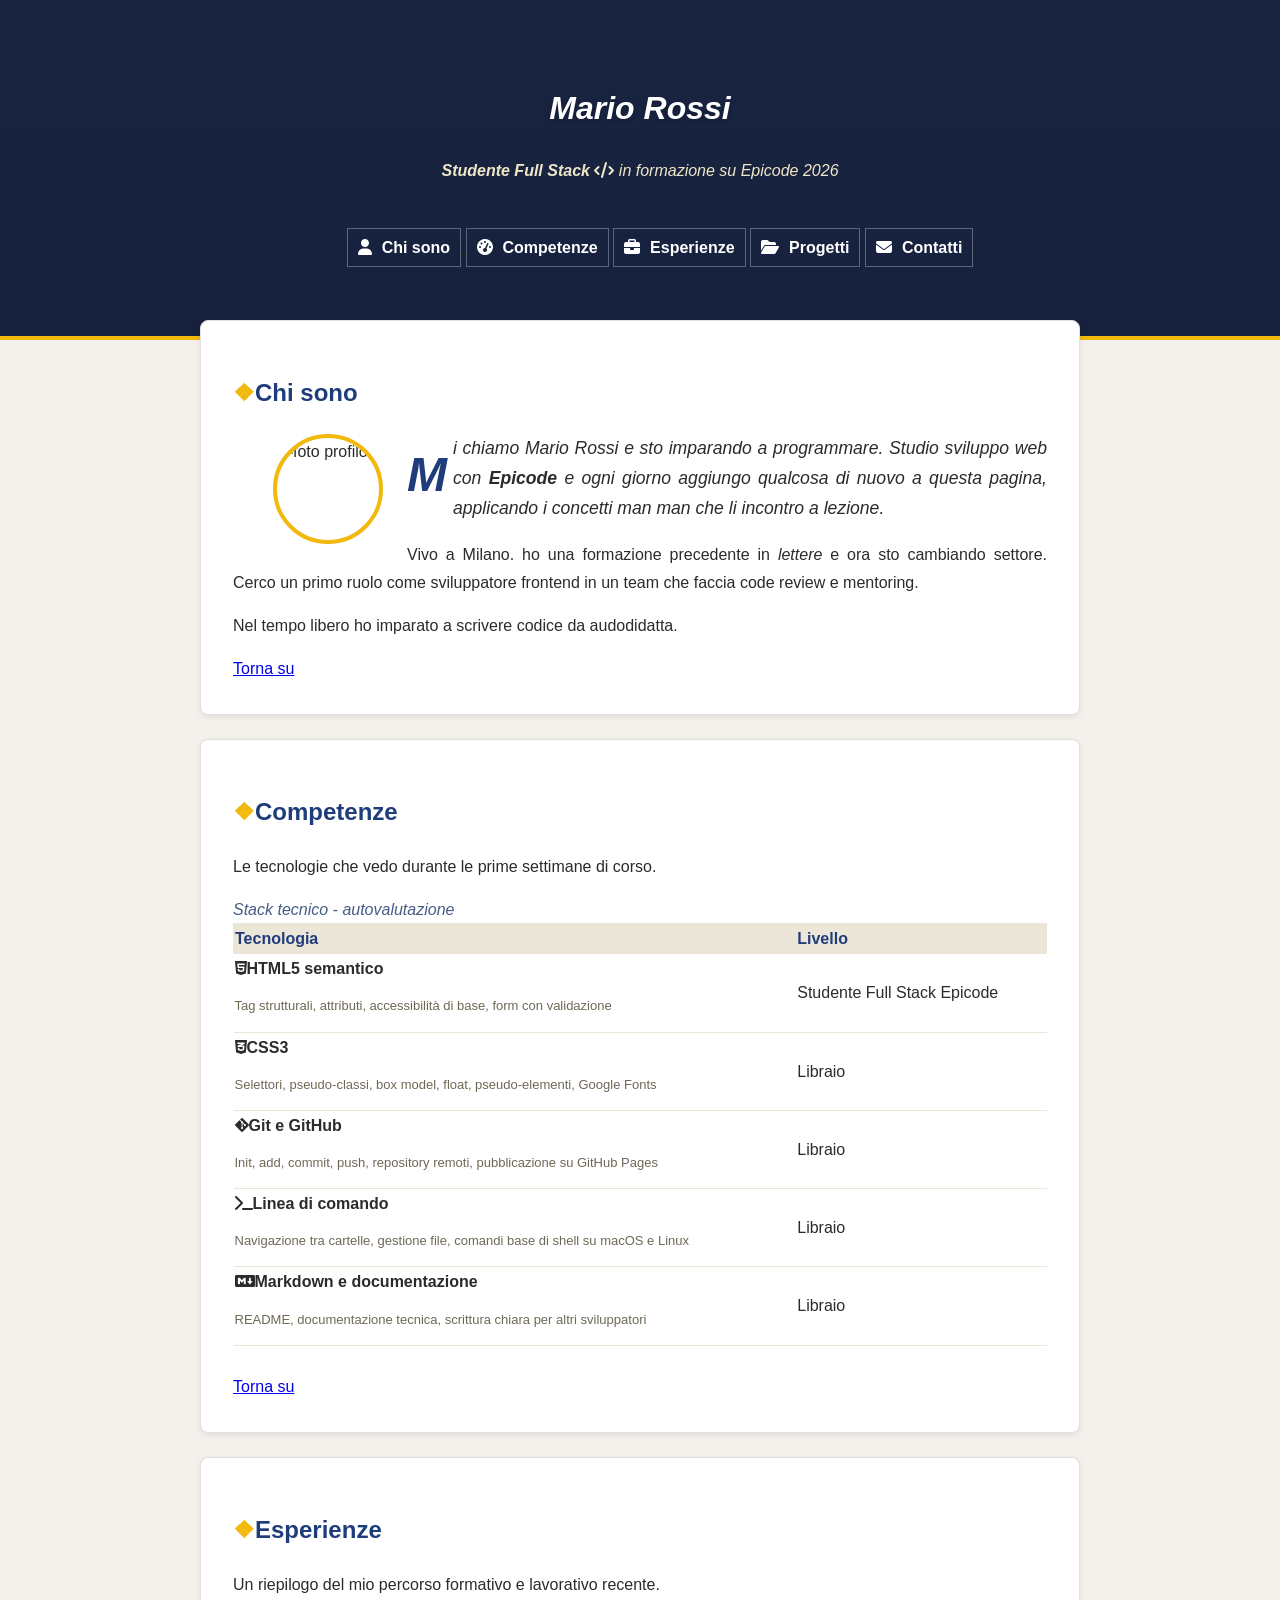
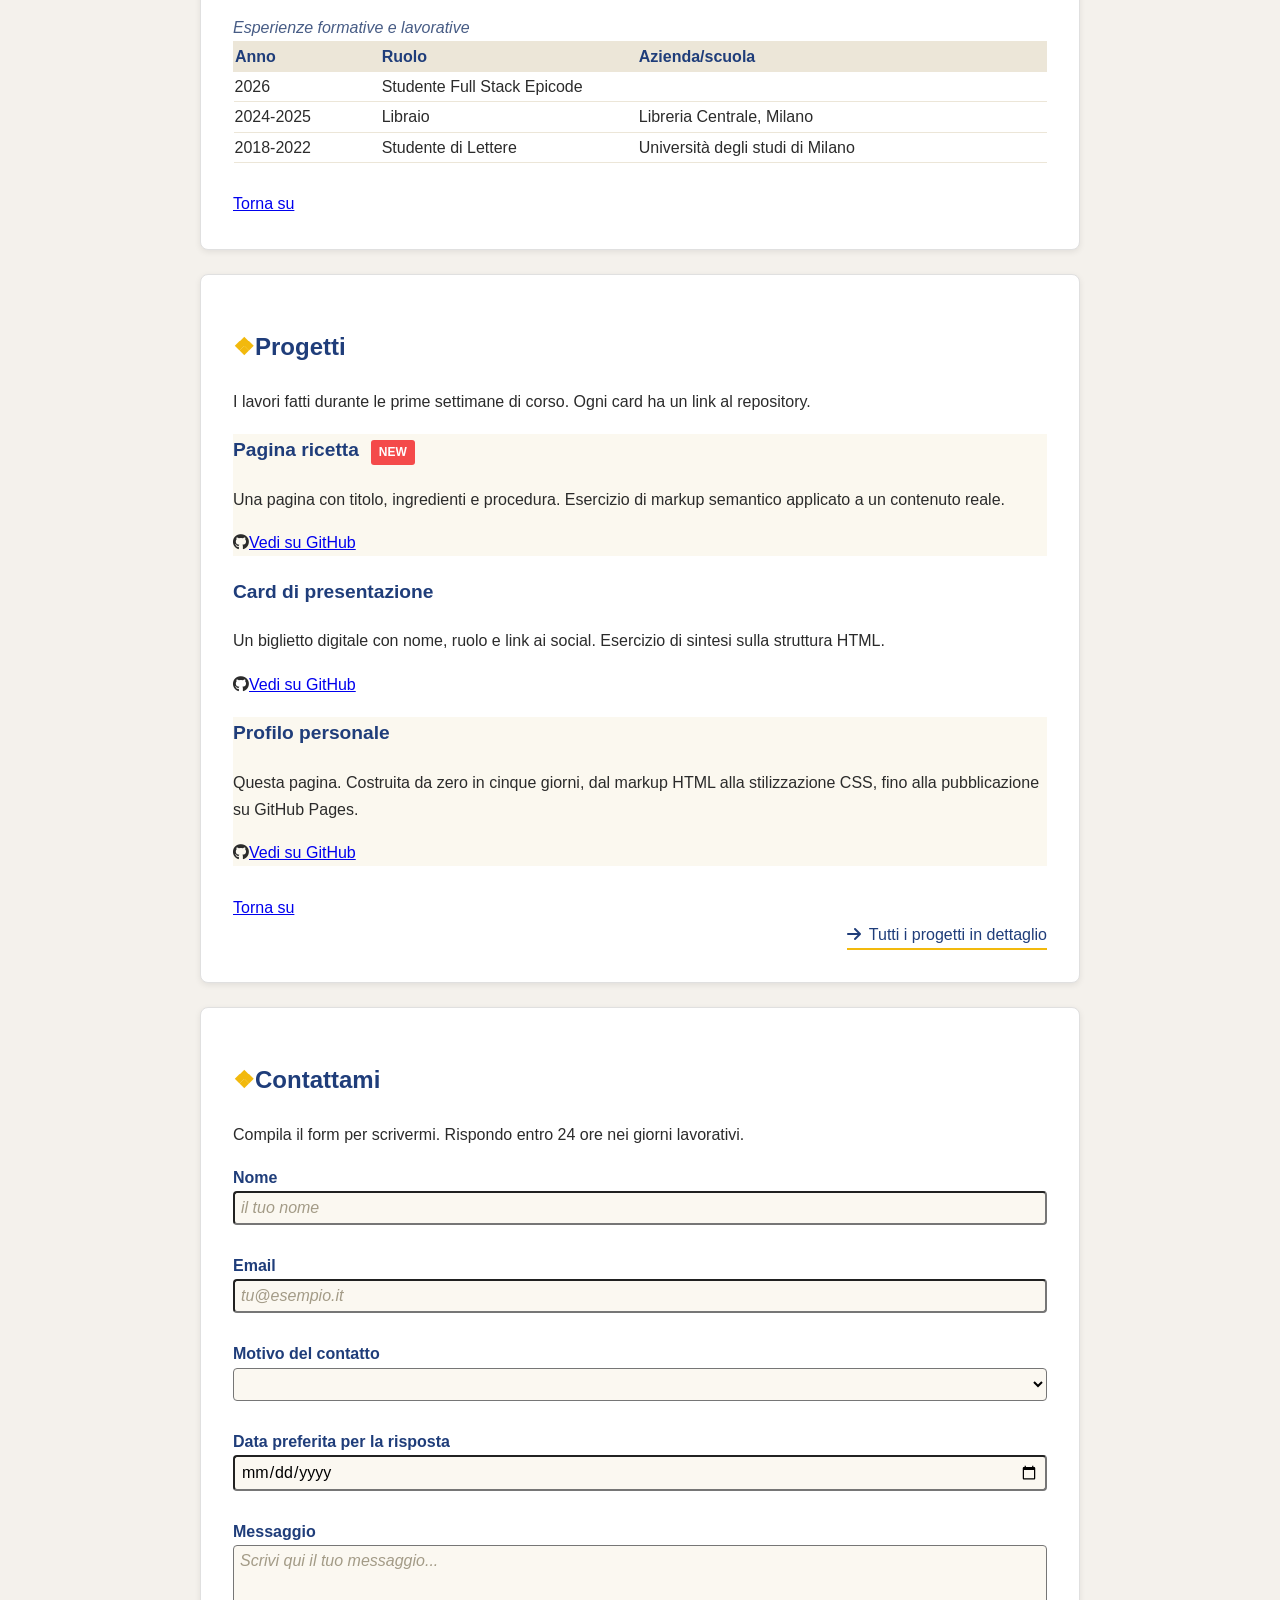
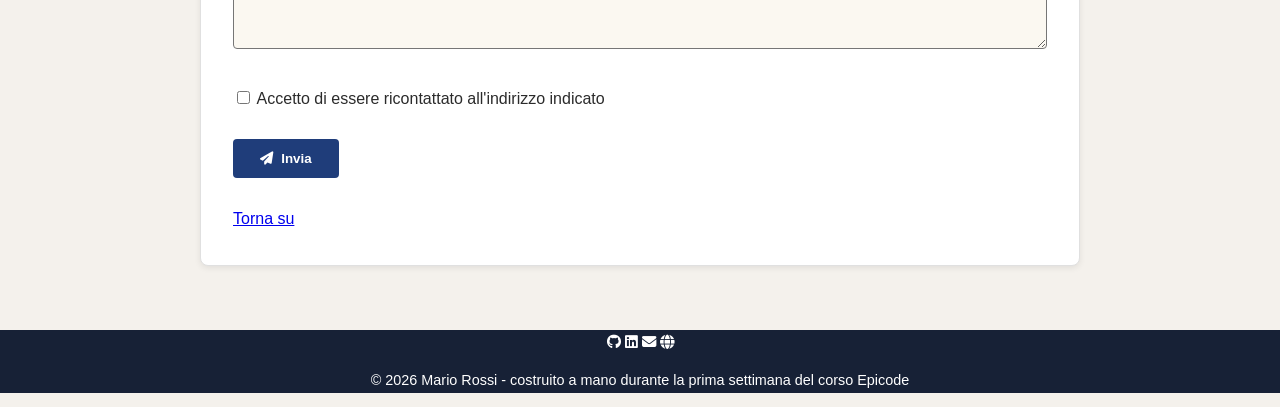
==== index.html @ 0124a277 "modifiche section contattami" ====
<!DOCTYPE html>
<html lang="it">

<head>
    <meta charset="UTF-8">
    <meta name="viewport" content="width=device-width, initial-scale=1.0">
    <title>Mario Rossi</title>
    <link rel="stylesheet" href="assets/css/style.css">
    <link href="https://fonts.googleapis.com/css2?family=Playfair+Display:wght@700;900&family=Inter:wght@400;600&display=swap" rel="stylesheet"    />
    <link rel="stylesheet" href="https://cdnjs.cloudflare.com/ajax/libs/font-awesome/6.5.2/css/all.min.css"    />
</head>

<body>
    <header id="site-header">
        <h1>Mario Rossi</h1>
        <p class="tagline"><b>Studente Full Stack </b><i class="fa-solid fa-code"></i> in formazione su Epicode 2026</p>
        <nav>
            <ul>
                <li><a href="#chi-sono"><i class="fa-solid fa-user"></i>Chi sono</a></li>
                <li><a href="#competenze"><i class="fa-solid fa-gauge-high"></i>Competenze</a></li>
                <li><a href="#esperienze"><i class="fa-solid fa-briefcase"></i>Esperienze</a></li>
                <li><a href="#progetti"><i class="fa-sharp fa-solid fa-folder-open"></i>Progetti</a></li>
                <li><a href="#contatti"><i class="fa-solid fa-envelope"></i>Contatti</a></li>
            </ul>
        </nav>
    </header>
    <main>
        <section id="chi-sono">
            <h2>Chi sono</h2>
            <figure>
                <figcaption>
                    <img class="avatar" src="https://placehold.co/200x200" alt="foto profilo">
                </figcaption>
            </figure>
            <p>Mi chiamo Mario Rossi e sto imparando a programmare. Studio sviluppo web con <b>Epicode </b> e ogni
                giorno aggiungo qualcosa di nuovo a questa pagina, applicando i concetti man man che li incontro a lezione.</p>
            <p>Vivo a Milano. ho una formazione precedente in <i>lettere</i> e ora sto cambiando settore. Cerco un primo
                ruolo come sviluppatore frontend in un team che faccia code review e mentoring.</p>
            <aside>
                <p>Nel tempo libero ho imparato a scrivere codice da audodidatta.</p>
            </aside>
            <a href="index.html">Torna su</a>
        </section>
        <section id="competenze">
            <h2>Competenze</h2>
            <p>Le tecnologie che vedo durante le prime settimane di corso.</p>
           <table class="skill-list">
                <caption class="skil-c">Stack tecnico - autovalutazione</caption>
                <thead>
                    <tr>
                        <th>Tecnologia</th>
                        <th>Livello</th>
                    </tr>
                </thead>
                <tbody>
                    <tr>
                        <td><i class="fa-brands fa-html5"></i><b>HTML5 semantico</b><p>Tag strutturali, attributi, accessibilità di base, form con validazione</p></td>
                        <td>Studente Full Stack Epicode</td>
                    </tr>
                    <tr>
                        <td><i class="fa-brands fa-css3-alt"></i><b>CSS3</b><p>Selettori, pseudo-classi, box model, float, pseudo-elementi, Google Fonts</p></td>
                        <td>Libraio</td>
                    </tr>
                    <tr>
                        <td><i class="fa-brands fa-git-alt"></i><b>Git e GitHub</b><p>Init, add, commit, push, repository remoti, pubblicazione su GitHub Pages</p></td>
                        <td>Libraio</td>
                    </tr>
                    <tr>
                        <td><i class="fa-solid fa-terminal"></i><b>Linea di comando</b><p>Navigazione tra cartelle, gestione file, comandi base di shell su macOS e Linux</p></td>
                        <td>Libraio</td>
                    </tr>
                    <tr>
                        <td><i class="fa-brands fa-markdown"></i><b>Markdown e documentazione</b><p>README, documentazione tecnica, scrittura chiara per altri sviluppatori</p></td>
                        <td>Libraio</td>
                    </tr>
                </tbody>
                </table>
                <br>
            <a href="index.html">Torna su</a>
        </section>
        <section id="esperienze">
            <h2>Esperienze</h2>
            <p>Un riepilogo del mio percorso formativo e lavorativo recente.</p>
            <table>
                <caption>Esperienze formative e lavorative</caption>
                <thead>
                    <tr>
                        <th>Anno</th>
                        <th>Ruolo</th>
                        <th>Azienda/scuola</th>
                    </tr>
                </thead>
                <tbody>
                    <tr>
                        <td>2026</td>
                        <td colspan="2">Studente Full Stack Epicode</td>
                    </tr>
                    <tr>
                        <td>2024-2025</td>
                        <td>Libraio</td>
                        <td>Libreria Centrale, Milano</td>
                    </tr>
                </tbody>
                <tfoot>
                    <tr>
                        <td>2018-2022</td>
                        <td>Studente di Lettere</td>
                        <td>Università degli studi di Milano</td>
                    </tr>
                </tfoot>
            </table>
            <br>
            <a href="index.html">Torna su</a>
        </section>
        <section id="progetti">
            <h2>Progetti</h2>
            <p>I lavori fatti durante le prime settimane di corso. Ogni card ha un link al repository.</p>
            <article class="project">
                <h3>Pagina ricetta</h3>
                <p>Una pagina con titolo, ingredienti e procedura. Esercizio di markup semantico applicato a un
                    contenuto reale.</p>
               <i class="fa-brands fa-github"></i><a href="javascript:void(0)">Vedi su GitHub</a>
            </article>
            <article class="project">
                <h3>Card di presentazione</h3>
                <p>Un biglietto digitale con nome, ruolo e link ai social. Esercizio di sintesi sulla struttura HTML.
                </p>
                <i class="fa-brands fa-github"></i><a href="javascript:void(0)">Vedi su GitHub</a>
            </article>
            <article class="project">
                <h3>Profilo personale</h3>
                <p>Questa pagina. Costruita da zero in cinque giorni, dal markup HTML alla stilizzazione CSS, fino alla pubblicazione su GitHub Pages.
                </p>
                <i class="fa-brands fa-github"></i><a href="javascript:void(0)">Vedi su GitHub</a>
            </article>
            <br>
            <a href="index.html">Torna su</a>
            <br>
            <a class="l-progetti" href="progetti.html">
            <span><i class="fa-solid fa-arrow-right"></i>Tutti i progetti in dettaglio</a></span>
        </section>
        <section id="contattami">
            <h2>Contattami</h2>
            <p>Compila il form per scrivermi. Rispondo entro 24 ore nei giorni lavorativi.</p>
            <form>
                <label for="Nome">Nome</label>
                <br>
                <input type="text" id="nome" name="nome" placeholder="il tuo nome">
                <br><br>
                <label for="email">Email</label>
                <br>
                <input type="email" id="email" name="email" placeholder="tu@esempio.it">
                <br><br>
                <label for="select">Motivo del contatto</label>
                <br>
                <select name="select" id="select">
                    <option value=""></option>
                    <option value="Proposta di lavoro">Proposta di lavoro</option>
                    <option value="Informazioni generali">Informazioni generali</option>
                    <option value="Proposta di stage">Proposta di stage</option>
                    <option value="Proposta di stage">Corso di formazione</option>
                </select>
                <br><br>
                <label for="data">Data preferita per la risposta</label>
                <br>
                <input type="date">
                <br><br>
                <label for="messaggio">Messaggio</label>
                <br>
                <textarea name="messsaggio" id="messaggio" placeholder="Scrivi qui il tuo messaggio..." rows="5"
                    required></textarea>
                <br><br>
                <input type="checkbox" id="checkbox">
                <label class="l-check" for="checkbox">Accetto di essere ricontattato all'indirizzo indicato</label>
                <br><br>
                <button type="submit" id="bottone"><i class="fa-mosaic fa-solid fa-paper-plane"></i>Invia</button>
            </form>
            <br>
            <a href="index.html">Torna su</a>
        </section>
    </main>
    <footer id="site-footer">
        <i class="fa-brands fa-github"></i>
        <i class="fa-brands fa-linkedin"></i>
        <i class="fa-solid fa-envelope"></i>
        <i class="fa-solid fa-globe"></i>
        <p>&copy; 2026 Mario Rossi - costruito a mano durante la prima settimana del corso Epicode</p>
    </footer>
</body>

</html>
---- assets/css/style.css ----
*,
*::before,
*::after {
    box-sizing: border-box
}

@import url('https://fonts.googleapis.com/css2?family=Roboto:ital,wght@0,100..900;1,100..900&display=swap');

body {
    font-family: "Helvetica Neue", Arial, sans-serif;
    font-size: 16px;
    line-height: 1.7;
    margin: 0;
    background-color: #f4f1ec;
    color: #2b2b2b;
}

header {
    background-color: hsl(220, 40%, 20%);
    background-image:
        linear-gradient(rgba(20, 30, 60, 0.55), rgba(20, 30, 60, 0.75)),
        url('https://picsum.photos/seed/picsum/1240/768');
    background-size: cover;
    background-position: center;
    color: #ffffff;
    text-align: center;
}

#site-header h1 {
    font-size: 2rem;
    font-weight: bold;
    font-style: italic;
}

.tagline {
    color: #f0e7c8;
    font-style: italic;
}

nav a {
    border: 1px solid rgba(255, 255, 255, 0.3);
    color: white;
    font-weight: bold;
    line-height: 3;
    text-decoration: none;
    padding: 10px;
}

nav i {
    margin-right: 10px;
}

nav a:hover {
    color: hsl(45, 90%, 60%);
    background-color: rgba(255, 255, 255, 0.15);
}

main h2,
main h3 {
    color: #1F3D7A;
}

main h3 {
    font-size: 1.2rem;
}

#chi-sono {
    background-color: #ffffff;
    text-align: justify;
}

#chi-sono>p:first-of-type {
    font-size: 1.1em;
    font-style: italic;

}

#chi-sono,
#competenze,
#esperienze,
#progetti,
#contattami {
    background-color: white;
}

.skill-list li:nth-child(odd) {
    background-color: #f5f7fb;
}

.skill-list li:nth-child(even) {
    background-color: #ffffff;
}

.skill-list li:first-child {
    font-weight: bold;
}

.project:nth-of-type(odd) {
    background-color: hsl(45, 60%, 96%);
}

.project:nth-of-type(even) {
    background-color: rgba(255, 255, 255, 0.856);
}

label {
    font-weight: bold;
    color: #1F3D7A;
}

.l-check {
    color: #2b2b2b;
    font-weight: normal;
}

input,
textarea,
select {
    font-family: "Helvetica Neue", Arial, sans-serif;
    font-size: 1rem;
    width: 100%;
    background-color: #fbf8f1;
    padding: 6px;
    border-radius: 4px;
    border-color: 1px solid #d6cfbf;
}

input:focus,
textarea:focus {
    background-color: #232323;
    color: white;
}

button {
    color: white;
    background-color: hsl(220, 60%, 30%);
    font-weight: bold;
    width: 13%;
    padding: 12px 24px;
    border: none;
    border-radius: 4px;
    box-shadow: 0 2 px 4px rgba(0, 0, 0, 0.1);
}
button i {
    margin-right: 8px;
}

button:hover {
    color: hsl(220, 60%, 45%);
    box-shadow: 0 4px 8px rgba(0, 0, 0, 0.15);
}

#site-footer {
    background-color: #172136;
    color: #ffffff;
    text-align: center;
    font-size: 0.9rem;
}

input[type="checkbox"] {
    width: auto;
}

main {
    max-width: 920px;
    margin: 0 auto;
    padding: 40px 20px;
    margin-top: -60px;

}

main section {
    padding: 32px;
    margin-bottom: 24px;
    border: 1px solid#e0e0e0;
    border-radius: 8px;
    box-shadow: 0 2px 6px rgba(0, 0, 0, 0.08);
}

main section h2::before {
    content: "\2756";
    color: hsl(45, 90%, 50%);
}

#site-header {
    padding: 60px 20px 40px;
    border-bottom: 4px solid hsl(45, 90%, 50%);
}

#site-header h1 {
    text-shadow: 0 2px 4px rgba(0, 0, 0, 0.2);
}

#site-header nav {
    display: inline-block;
    padding: 8px 16px;
    margin: 0 4px;
    border-radius: 4px;
}

input::placeholder,
textarea::placeholder {
    color: #a39b87;
    font-style: italic;
}



.avatar {
    width: 110px;
    height: 110px;
    border: 4px solid hsl(45, 90%, 50%);
    border-radius: 50%;
    float: left;
    margin: 0 24px 12px 0;
}

#competenze {
    clear: both;
}

#chi-sono>p:first-of-type::first-letter {
    font-size: 3rem;
    font-weight: bold;
    float: left;
    margin-right: 6px;
    color: #1F3D7A;
}

.project:first-of-type h3::after {
    content: "NEW";
    display: inline-block;
    padding: 2px 8px;
    margin-left: 12px;
    background-color: #F44A4A;
    color: #ffffff;
    border-radius: 3px;
    font-size: 0.75rem;
}

nav ul li {
    display: inline-block;
    text-align: center;
}

table {
    width: 100%;
    border-collapse: collapse;
}
th,
td {
    border-bottom: 1px solid #ece6d8;
    
}
thead {
    border: 1px solid #ece6d8;
    background-color: #ece6d8;
    color:#1F3D7A; 
    text-align: left;
}
caption {
    text-align: start;
    color:hsl(220, 30%, 40%);
    font-style:italic ;
}
.skill-list p{
    color: #6f6856;
    font-size: small;
}
.l-progetti {
    display: block;
    text-align:end;
    color: #1F3D7A;
    text-decoration: none;
}
.l-progetti i {
    margin-right: 8px;
}
.l-progetti span {
    display:inline-block;
    border-bottom: 2px solid hsl(45, 90%, 50%);
}
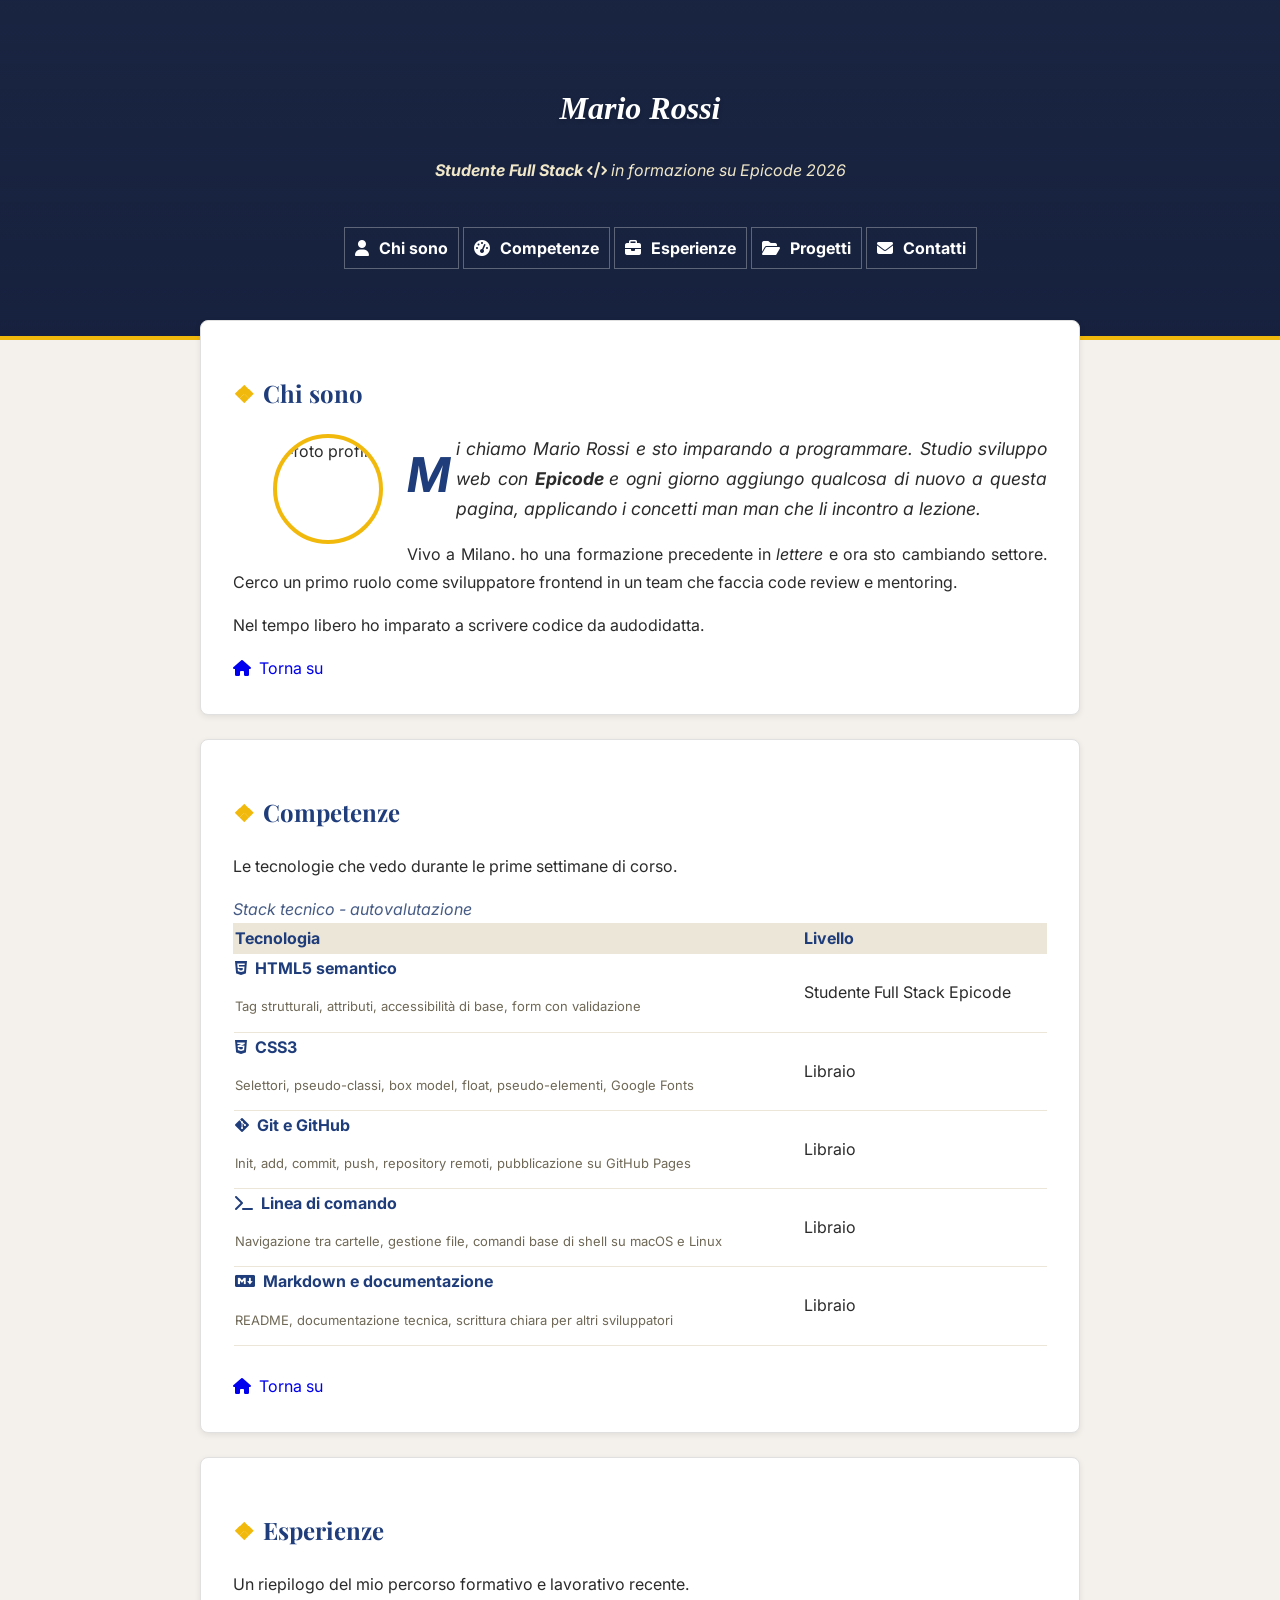
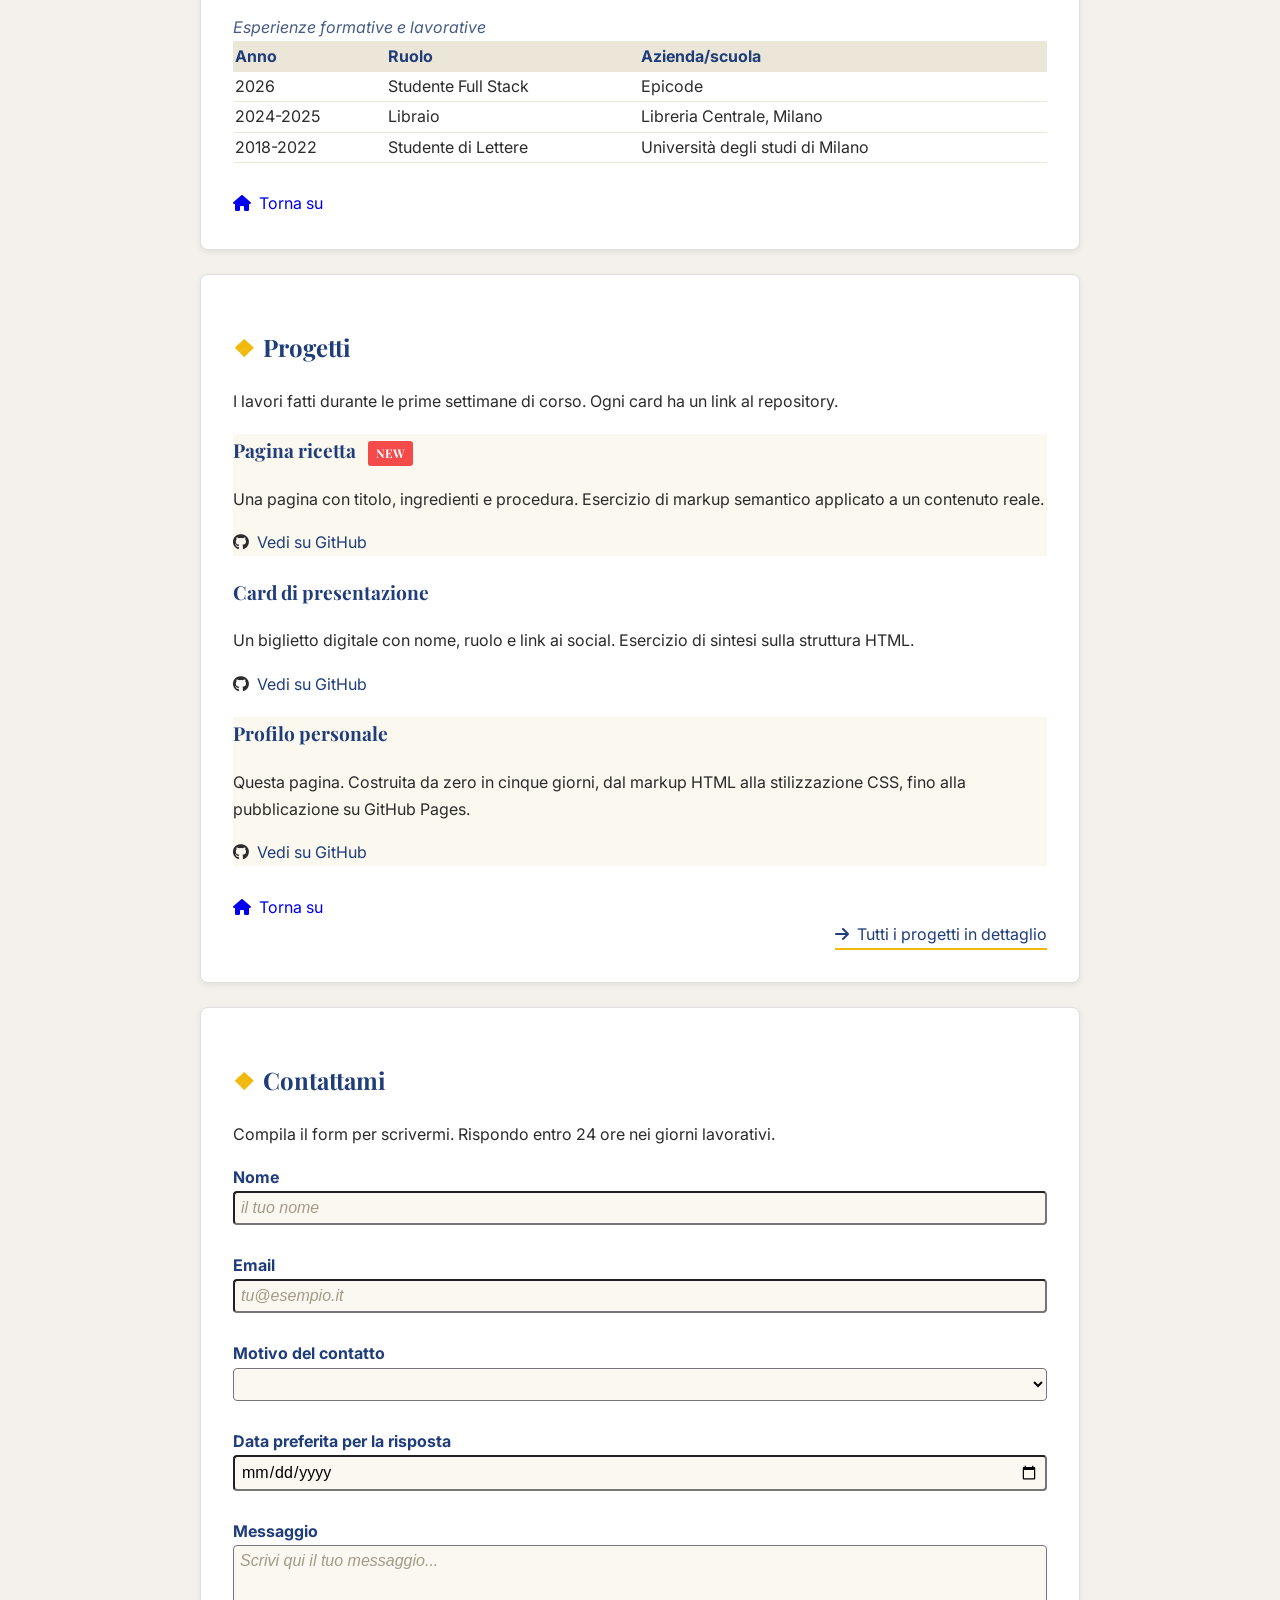
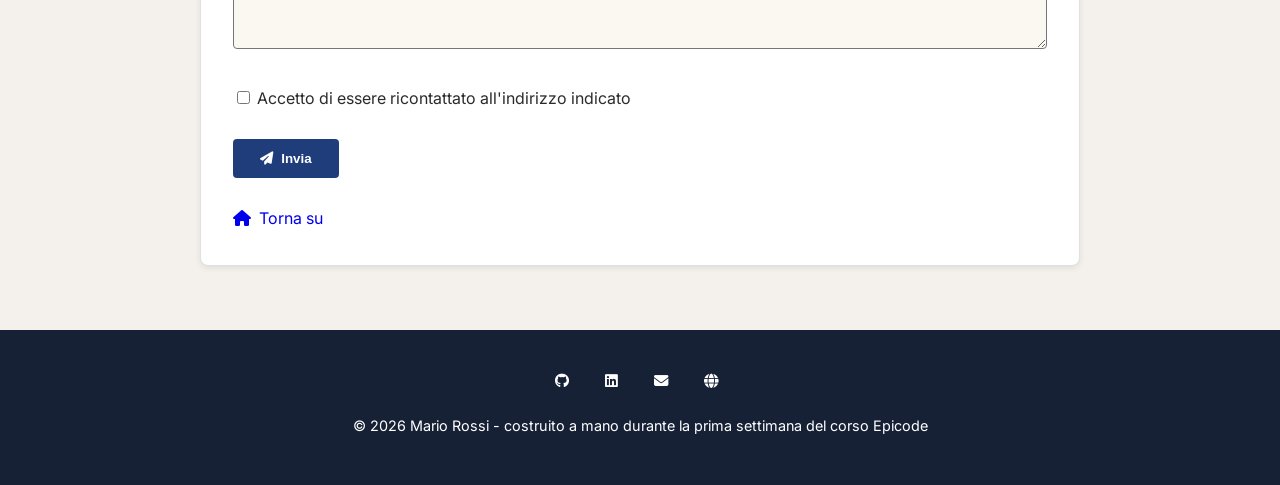
==== commit c96d3cc5: "un po' di modifiche" ====
--- a/index.html
+++ b/index.html
@@ -8,6 +8,7 @@
     <link rel="stylesheet" href="assets/css/style.css">
     <link href="https://fonts.googleapis.com/css2?family=Playfair+Display:wght@700;900&family=Inter:wght@400;600&display=swap" rel="stylesheet"    />
     <link rel="stylesheet" href="https://cdnjs.cloudflare.com/ajax/libs/font-awesome/6.5.2/css/all.min.css"    />
+    <link href="https://fonts.googleapis.com/css2?family=Playfair+Display:wght@700;900&family=Inter:wght@400;600&display=swap" rel="stylesheet"    />
 </head>
 
 <body>
@@ -20,7 +21,7 @@
                 <li><a href="#competenze"><i class="fa-solid fa-gauge-high"></i>Competenze</a></li>
                 <li><a href="#esperienze"><i class="fa-solid fa-briefcase"></i>Esperienze</a></li>
                 <li><a href="#progetti"><i class="fa-sharp fa-solid fa-folder-open"></i>Progetti</a></li>
-                <li><a href="#contatti"><i class="fa-solid fa-envelope"></i>Contatti</a></li>
+                <li><a href="#contattami"><i class="fa-solid fa-envelope"></i>Contatti</a></li>
             </ul>
         </nav>
     </header>
@@ -39,7 +40,7 @@
             <aside>
                 <p>Nel tempo libero ho imparato a scrivere codice da audodidatta.</p>
             </aside>
-            <a href="index.html">Torna su</a>
+            <a class="home" href="index.html"><i class="fa-solid fa-house"></i>Torna su</a>
         </section>
         <section id="competenze">
             <h2>Competenze</h2>
@@ -76,7 +77,7 @@
                 </tbody>
                 </table>
                 <br>
-            <a href="index.html">Torna su</a>
+            <a class="home" href="index.html"><i class="fa-solid fa-house"></i>Torna su</a>
         </section>
         <section id="esperienze">
             <h2>Esperienze</h2>
@@ -93,7 +94,8 @@
                 <tbody>
                     <tr>
                         <td>2026</td>
-                        <td colspan="2">Studente Full Stack Epicode</td>
+                        <td>Studente Full Stack</td>
+                        <td>Epicode</td>
                     </tr>
                     <tr>
                         <td>2024-2025</td>
@@ -110,7 +112,7 @@
                 </tfoot>
             </table>
             <br>
-            <a href="index.html">Torna su</a>
+            <a class="home" href="index.html"><i class="fa-solid fa-house"></i>Torna su</a>
         </section>
         <section id="progetti">
             <h2>Progetti</h2>
@@ -119,22 +121,22 @@
                 <h3>Pagina ricetta</h3>
                 <p>Una pagina con titolo, ingredienti e procedura. Esercizio di markup semantico applicato a un
                     contenuto reale.</p>
-               <i class="fa-brands fa-github"></i><a href="javascript:void(0)">Vedi su GitHub</a>
+               <i class="fa-brands fa-github"></i><a class="git" href="javascript:void(0)">Vedi su GitHub</a>
             </article>
             <article class="project">
                 <h3>Card di presentazione</h3>
                 <p>Un biglietto digitale con nome, ruolo e link ai social. Esercizio di sintesi sulla struttura HTML.
                 </p>
-                <i class="fa-brands fa-github"></i><a href="javascript:void(0)">Vedi su GitHub</a>
+                <i class="fa-brands fa-github"></i><a class="git"href="javascript:void(0)">Vedi su GitHub</a>
             </article>
             <article class="project">
                 <h3>Profilo personale</h3>
                 <p>Questa pagina. Costruita da zero in cinque giorni, dal markup HTML alla stilizzazione CSS, fino alla pubblicazione su GitHub Pages.
                 </p>
-                <i class="fa-brands fa-github"></i><a href="javascript:void(0)">Vedi su GitHub</a>
+                <i class="fa-brands fa-github"></i><a class="git" href="javascript:void(0)">Vedi su GitHub</a>
             </article>
             <br>
-            <a href="index.html">Torna su</a>
+            <a class="home" href="index.html"><i class="fa-solid fa-house"></i>Torna su</a>
             <br>
             <a class="l-progetti" href="progetti.html">
             <span><i class="fa-solid fa-arrow-right"></i>Tutti i progetti in dettaglio</a></span>
@@ -176,14 +178,14 @@
                 <button type="submit" id="bottone"><i class="fa-mosaic fa-solid fa-paper-plane"></i>Invia</button>
             </form>
             <br>
-            <a href="index.html">Torna su</a>
+            <a class="home" href="index.html"><i class="fa-solid fa-house"></i>Torna su</a>
         </section>
     </main>
     <footer id="site-footer">
-        <i class="fa-brands fa-github"></i>
-        <i class="fa-brands fa-linkedin"></i>
-        <i class="fa-solid fa-envelope"></i>
-        <i class="fa-solid fa-globe"></i>
+        <a href="javascript:void(0)"></a><i class="fa-brands fa-github"></i>
+        <a href="javascript:void(0)"></a><i class="fa-brands fa-linkedin"></i>
+        <a href="javascript:void(0)"></a><i class="fa-solid fa-envelope"></i>
+        <a href="javascript:void(0)"></a><i class="fa-solid fa-globe"></i>
         <p>&copy; 2026 Mario Rossi - costruito a mano durante la prima settimana del corso Epicode</p>
     </footer>
 </body>
--- a/assets/css/style.css
+++ b/assets/css/style.css
@@ -7,13 +7,23 @@
 @import url('https://fonts.googleapis.com/css2?family=Roboto:ital,wght@0,100..900;1,100..900&display=swap');
 
 body {
-    font-family: "Helvetica Neue", Arial, sans-serif;
+    font-family: 'Inter', Arial, sans-serif;
     font-size: 16px;
     line-height: 1.7;
     margin: 0;
     background-color: #f4f1ec;
     color: #2b2b2b;
 }
+h1, 
+h2, 
+h3,
+#p-ricetta > p:first-of-type::first-letter,
+#c-presentazione > p:first-of-type::first-letter,
+#p-personale > p:first-of-type::first-letter {
+    font-family: 'Playfair Display', Georgia, serif;
+}
+
+
 
 header {
     background-color: hsl(220, 40%, 20%);
@@ -94,9 +104,14 @@
 .skill-list li:first-child {
     font-weight: bold;
 }
-
+.skill-list i {
+    color: #1F3D7A;
+}
+.skill-list td b {
+    color: #1F3D7A;
+}
 .project:nth-of-type(odd) {
-    background-color: hsl(45, 60%, 96%);
+    background-color: hsl(45, 60%, 96%); 
 }
 
 .project:nth-of-type(even) {
@@ -155,7 +170,16 @@
     color: #ffffff;
     text-align: center;
     font-size: 0.9rem;
-}
+    padding: 32px 20px;
+    text-align: center;
+}
+#site-footer i {
+    border-radius: 50%;
+    padding: 12px;
+    margin-right: 8px;
+
+}
+
 
 input[type="checkbox"] {
     width: auto;
@@ -180,6 +204,7 @@
 main section h2::before {
     content: "\2756";
     color: hsl(45, 90%, 50%);
+    margin-right: 8px;
 }
 
 #site-header {
@@ -279,4 +304,32 @@
 .l-progetti span {
     display:inline-block;
     border-bottom: 2px solid hsl(45, 90%, 50%);
-}+}
+.home i {
+    margin-right: 8px;
+   
+}
+.home {
+    text-decoration: none;
+}
+.git {
+    text-decoration: none;
+    color: #1F3D7A;
+    
+}
+.project i {
+    margin-right: 8px;
+}
+td i {
+    margin-right: 8px;
+}
+#p-ricetta,
+#c-presentazione,
+#p-personale {
+    background-color: white;
+}
+.fa-github {
+    margin-right: 8px;
+}
+
+
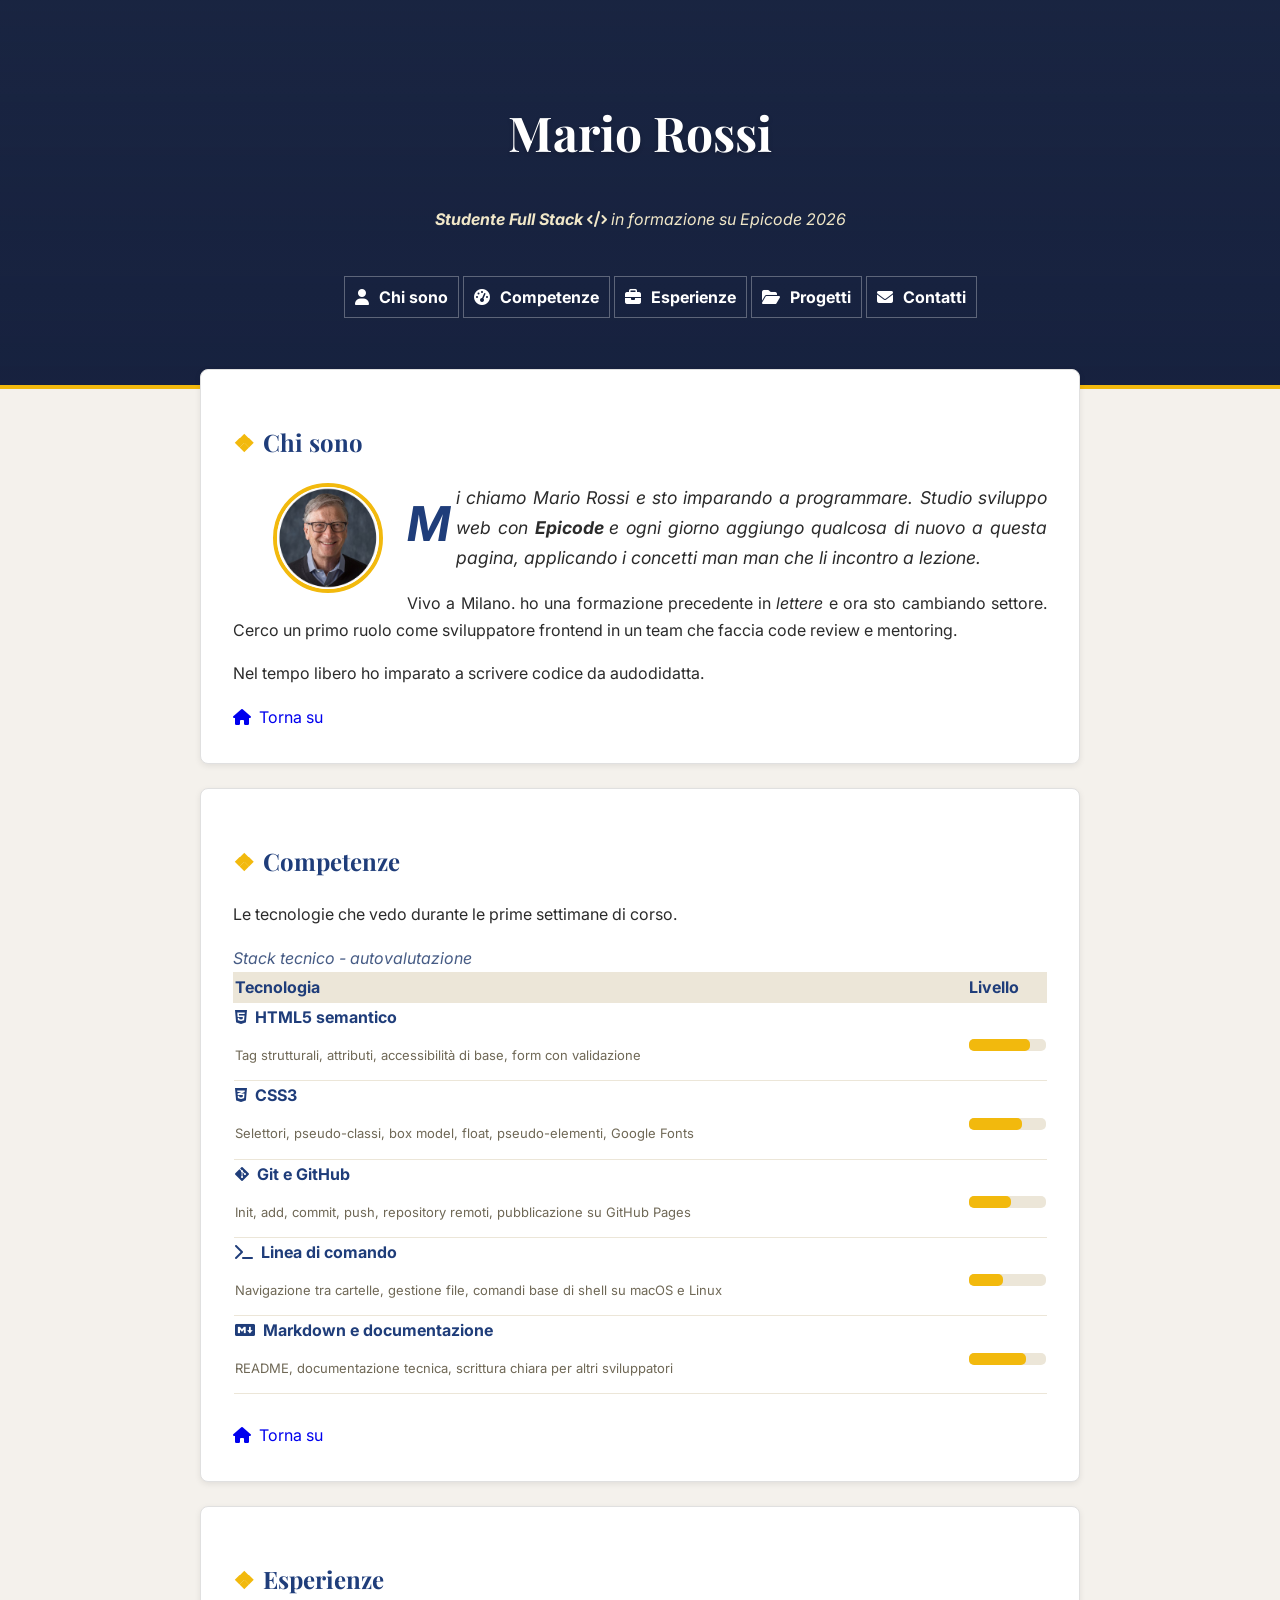
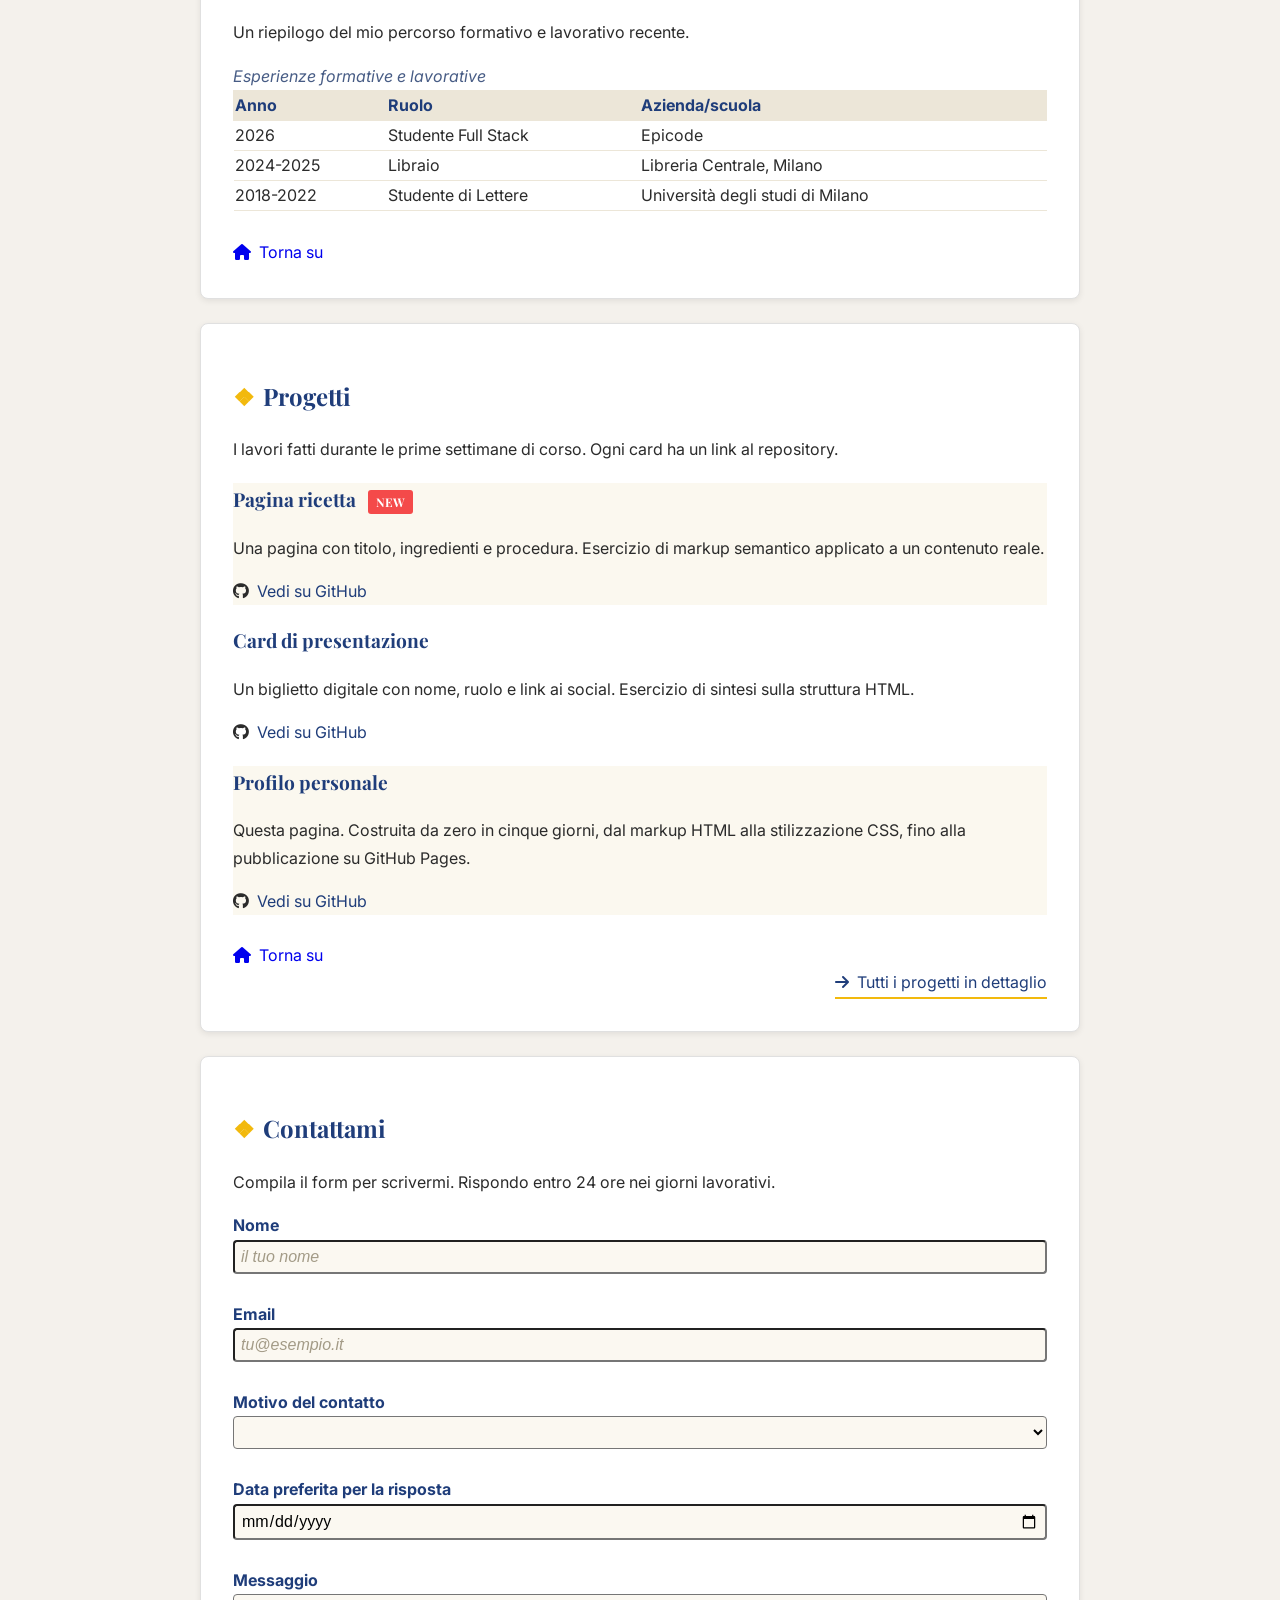
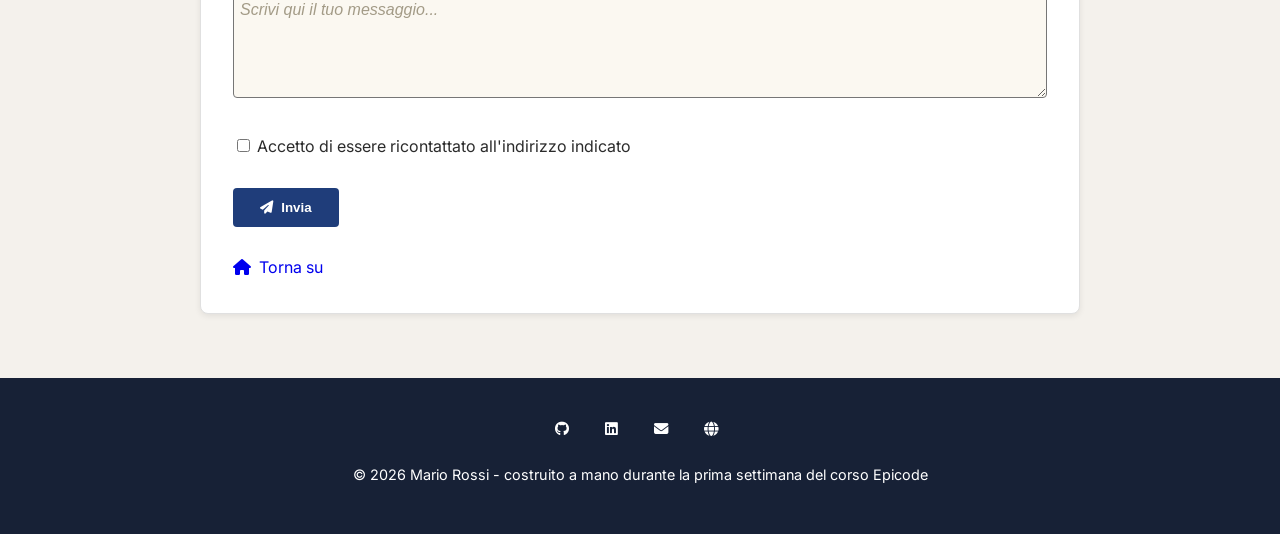
==== commit 0d8ef71a: "fine" ====
--- a/index.html
+++ b/index.html
@@ -30,7 +30,7 @@
             <h2>Chi sono</h2>
             <figure>
                 <figcaption>
-                    <img class="avatar" src="https://placehold.co/200x200" alt="foto profilo">
+                    <img class="avatar" src="assets/img/foto-profilo-bill-gates.jpg" alt="foto profilo">
                 </figcaption>
             </figure>
             <p>Mi chiamo Mario Rossi e sto imparando a programmare. Studio sviluppo web con <b>Epicode </b> e ogni
@@ -56,23 +56,43 @@
                 <tbody>
                     <tr>
                         <td><i class="fa-brands fa-html5"></i><b>HTML5 semantico</b><p>Tag strutturali, attributi, accessibilità di base, form con validazione</p></td>
-                        <td>Studente Full Stack Epicode</td>
+                        <td>
+                            <div class="bar">
+                                <div class="bar-fill"></div>
+                            </div>
+                        </td>
                     </tr>
                     <tr>
                         <td><i class="fa-brands fa-css3-alt"></i><b>CSS3</b><p>Selettori, pseudo-classi, box model, float, pseudo-elementi, Google Fonts</p></td>
-                        <td>Libraio</td>
+                        <td>
+                            <div class="bar">
+                                <div class="bar-fill"></div>
+                            </div>
+                        </td>
                     </tr>
                     <tr>
                         <td><i class="fa-brands fa-git-alt"></i><b>Git e GitHub</b><p>Init, add, commit, push, repository remoti, pubblicazione su GitHub Pages</p></td>
-                        <td>Libraio</td>
+                        <td>
+                            <div class="bar">
+                                <div class="bar-fill"></div>
+                            </div>
+                        </td>
                     </tr>
                     <tr>
                         <td><i class="fa-solid fa-terminal"></i><b>Linea di comando</b><p>Navigazione tra cartelle, gestione file, comandi base di shell su macOS e Linux</p></td>
-                        <td>Libraio</td>
+                        <td>
+                            <div class="bar">
+                                <div class="bar-fill"></div>
+                            </div>
+                        </td>
                     </tr>
                     <tr>
                         <td><i class="fa-brands fa-markdown"></i><b>Markdown e documentazione</b><p>README, documentazione tecnica, scrittura chiara per altri sviluppatori</p></td>
-                        <td>Libraio</td>
+                        <td>
+                            <div class="bar">
+                                <div class="bar-fill"></div>
+                            </div>
+                        </td>
                     </tr>
                 </tbody>
                 </table>
@@ -102,14 +122,12 @@
                         <td>Libraio</td>
                         <td>Libreria Centrale, Milano</td>
                     </tr>
-                </tbody>
-                <tfoot>
-                    <tr>
+                     <tr>
                         <td>2018-2022</td>
                         <td>Studente di Lettere</td>
                         <td>Università degli studi di Milano</td>
                     </tr>
-                </tfoot>
+                </tbody>
             </table>
             <br>
             <a class="home" href="index.html"><i class="fa-solid fa-house"></i>Torna su</a>
--- a/assets/css/style.css
+++ b/assets/css/style.css
@@ -37,9 +37,8 @@
 }
 
 #site-header h1 {
-    font-size: 2rem;
-    font-weight: bold;
-    font-style: italic;
+    font-size: 3rem;
+    font-weight: bold;
 }
 
 .tagline {
@@ -332,4 +331,31 @@
     margin-right: 8px;
 }
 
-
+.bar {
+    background-color:#ece6d8 ;
+    border-radius: 5px;
+    height: 12px;
+    width: 100%;
+    margin-top: 10%;
+}
+
+.bar-fill {
+    background-color: hsl(45, 90%, 50%);
+    height: 100%;
+    border-radius: 5px;
+}
+.skill-list tbody tr:nth-child(1) .bar-fill {
+    width: 80%;
+}
+.skill-list tbody tr:nth-child(2) .bar-fill {
+    width: 70%;
+}
+.skill-list tbody tr:nth-child(3) .bar-fill {
+    width: 55%;
+}
+.skill-list tbody tr:nth-child(4) .bar-fill {
+    width: 45%;
+}
+.skill-list tbody tr:nth-child(5) .bar-fill {
+    width: 75%;
+}
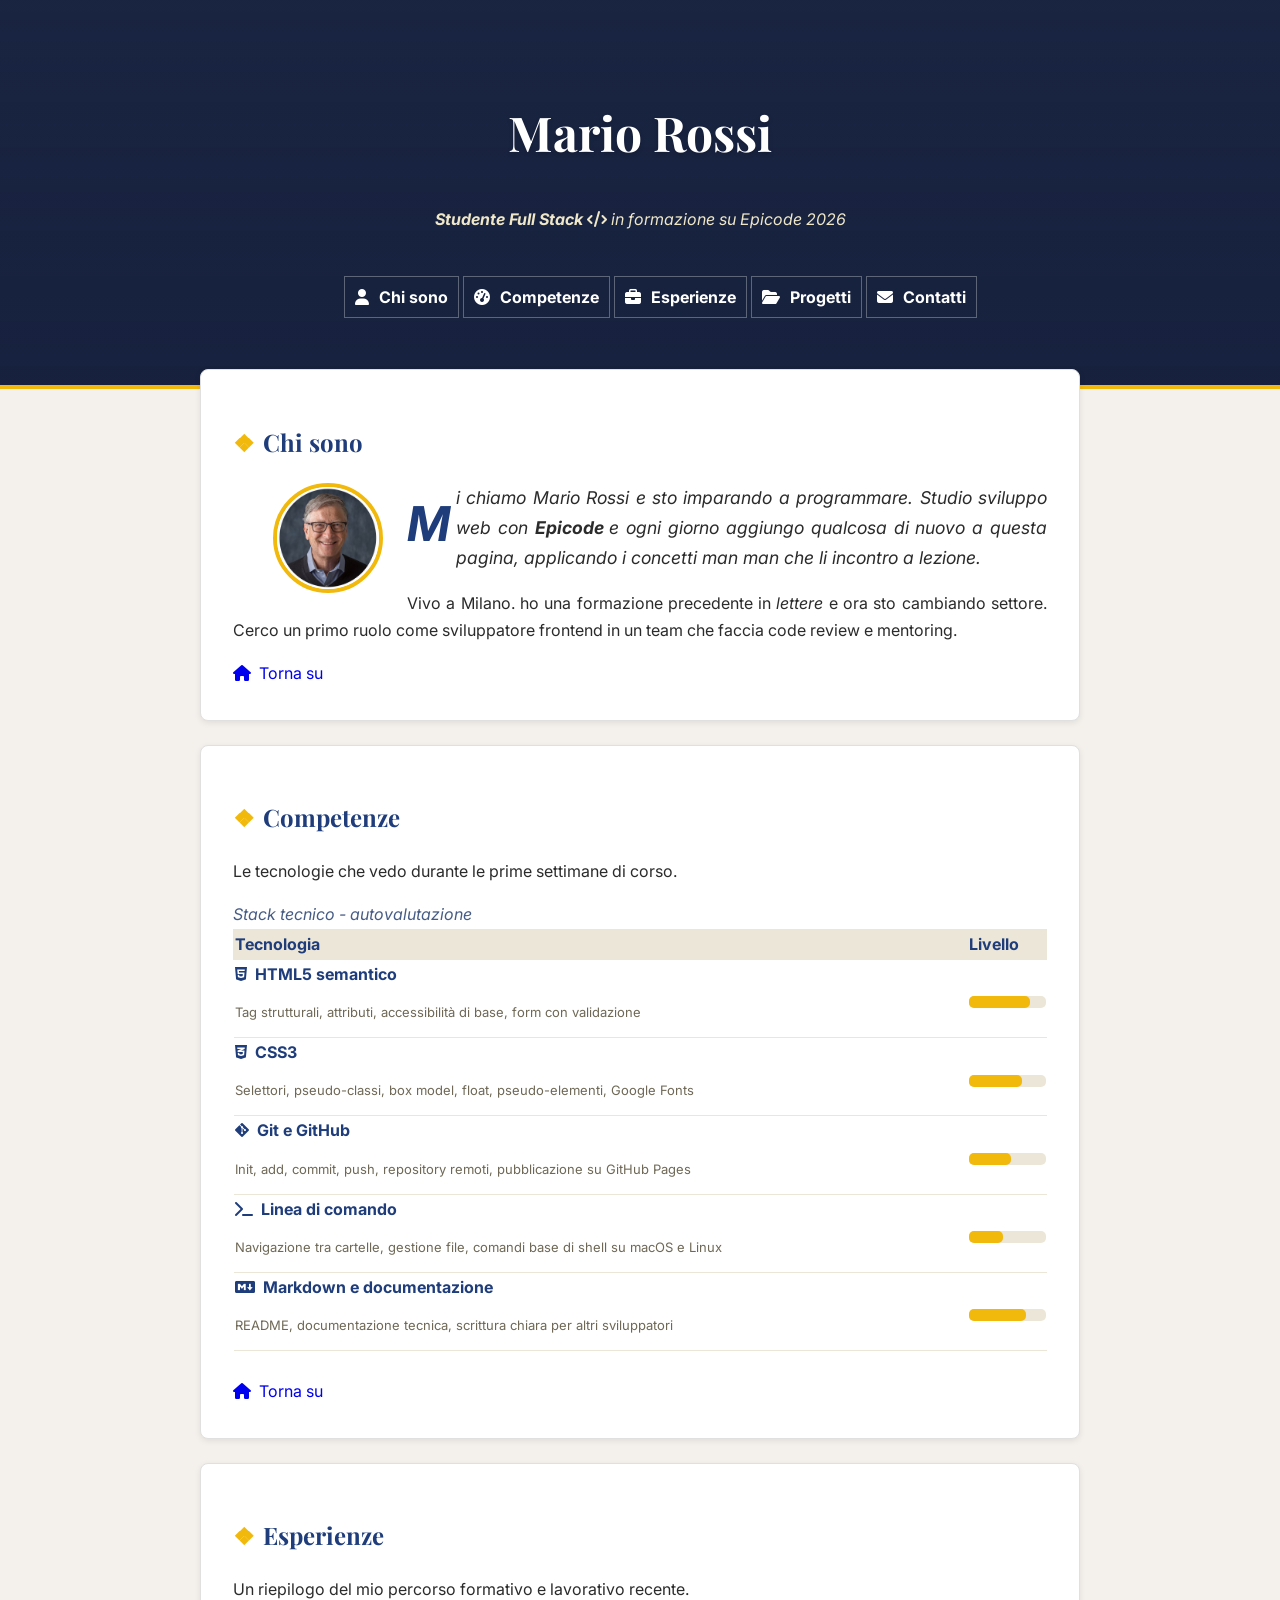
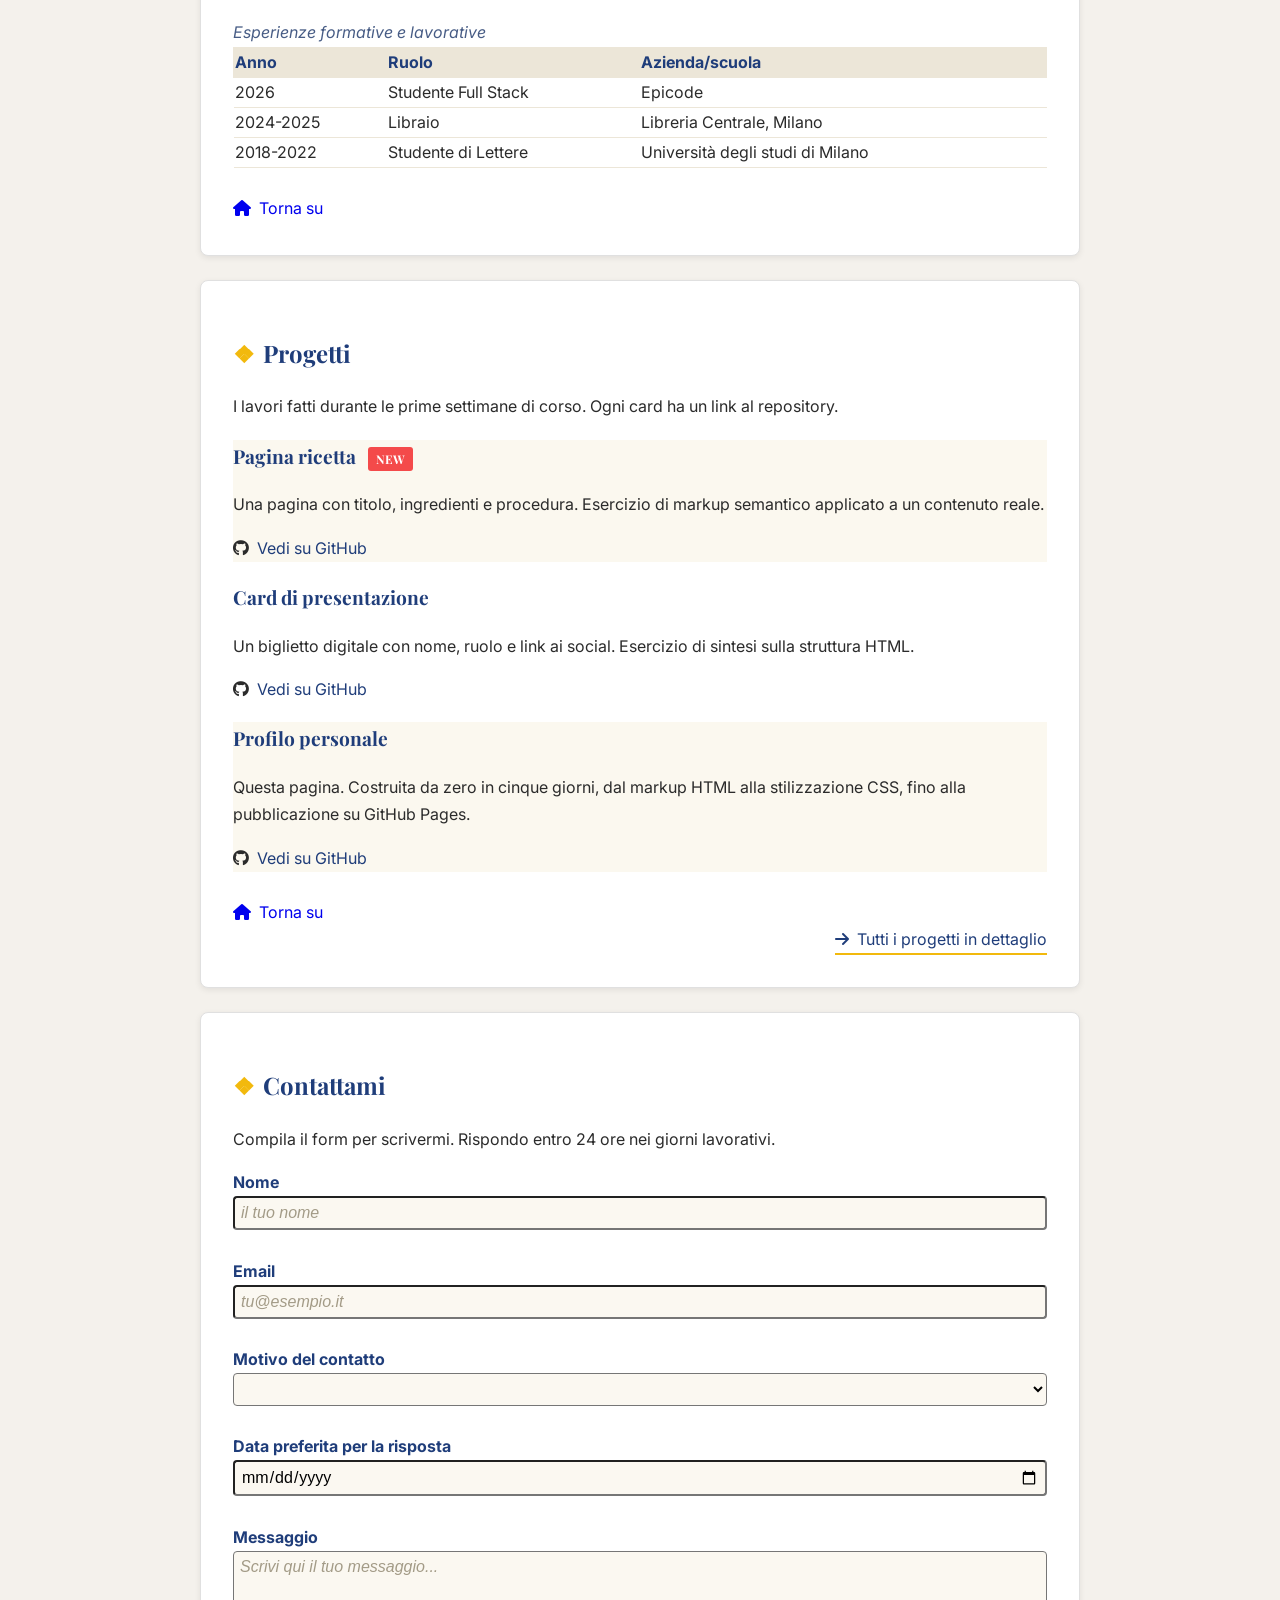
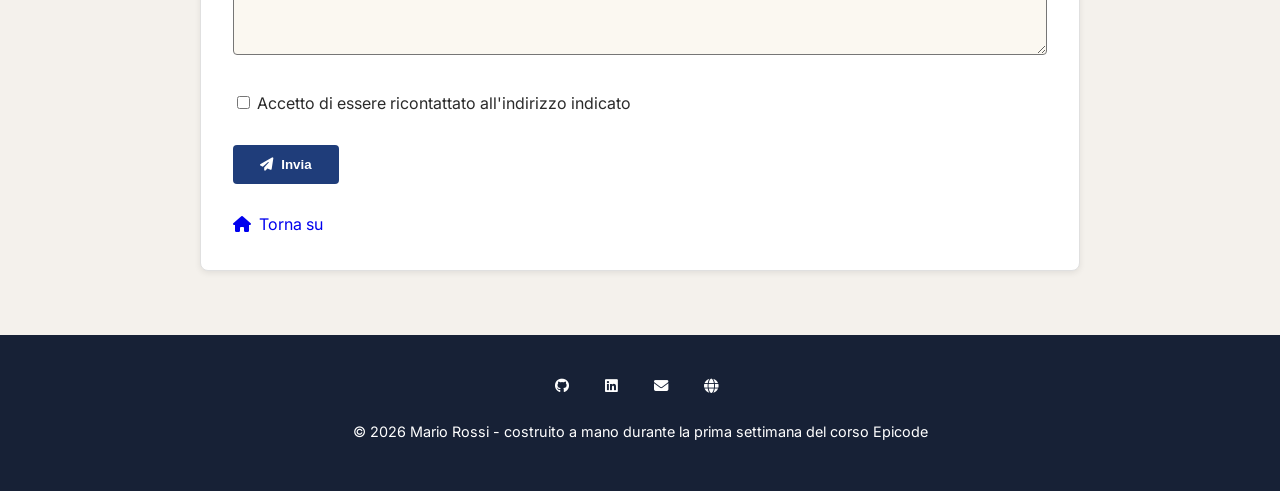
==== commit 74e64c03: "mi ero dimenticato di togliere aside" ====
--- a/index.html
+++ b/index.html
@@ -37,9 +37,6 @@
                 giorno aggiungo qualcosa di nuovo a questa pagina, applicando i concetti man man che li incontro a lezione.</p>
             <p>Vivo a Milano. ho una formazione precedente in <i>lettere</i> e ora sto cambiando settore. Cerco un primo
                 ruolo come sviluppatore frontend in un team che faccia code review e mentoring.</p>
-            <aside>
-                <p>Nel tempo libero ho imparato a scrivere codice da audodidatta.</p>
-            </aside>
             <a class="home" href="index.html"><i class="fa-solid fa-house"></i>Torna su</a>
         </section>
         <section id="competenze">
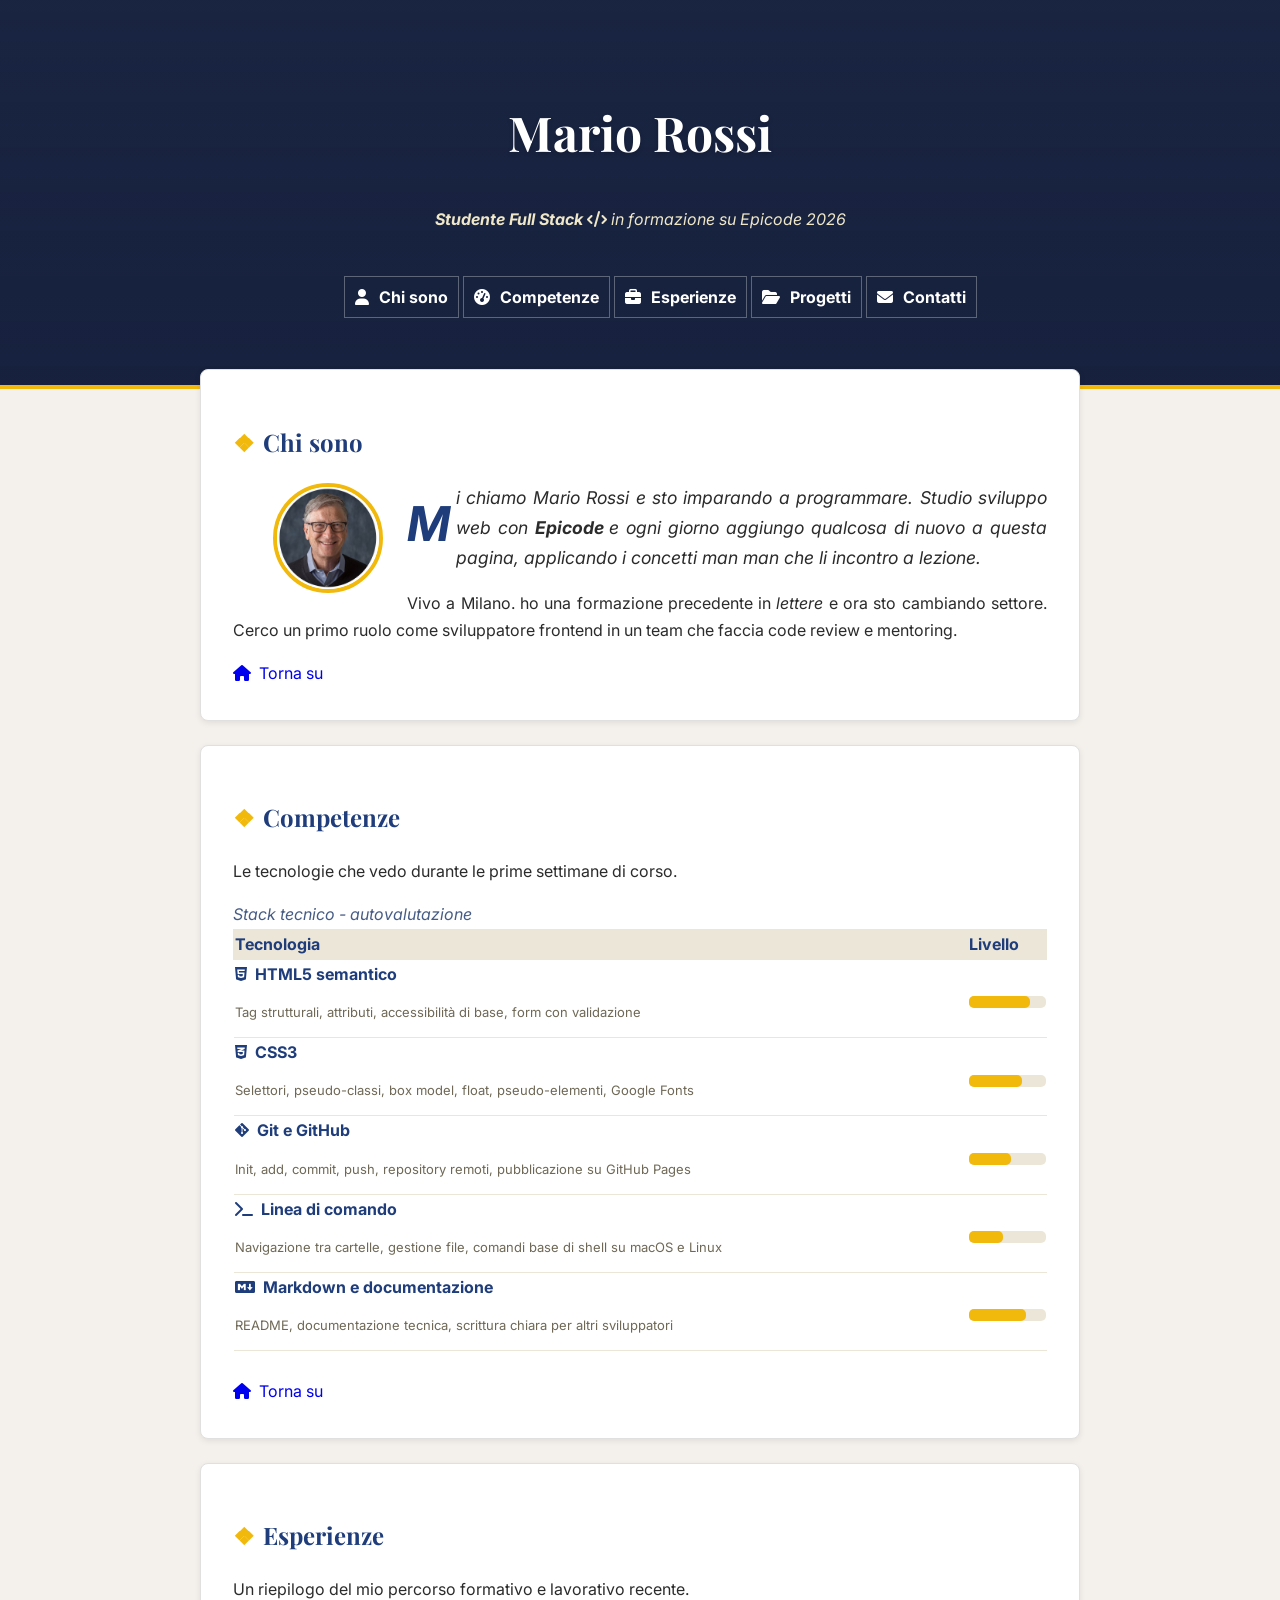
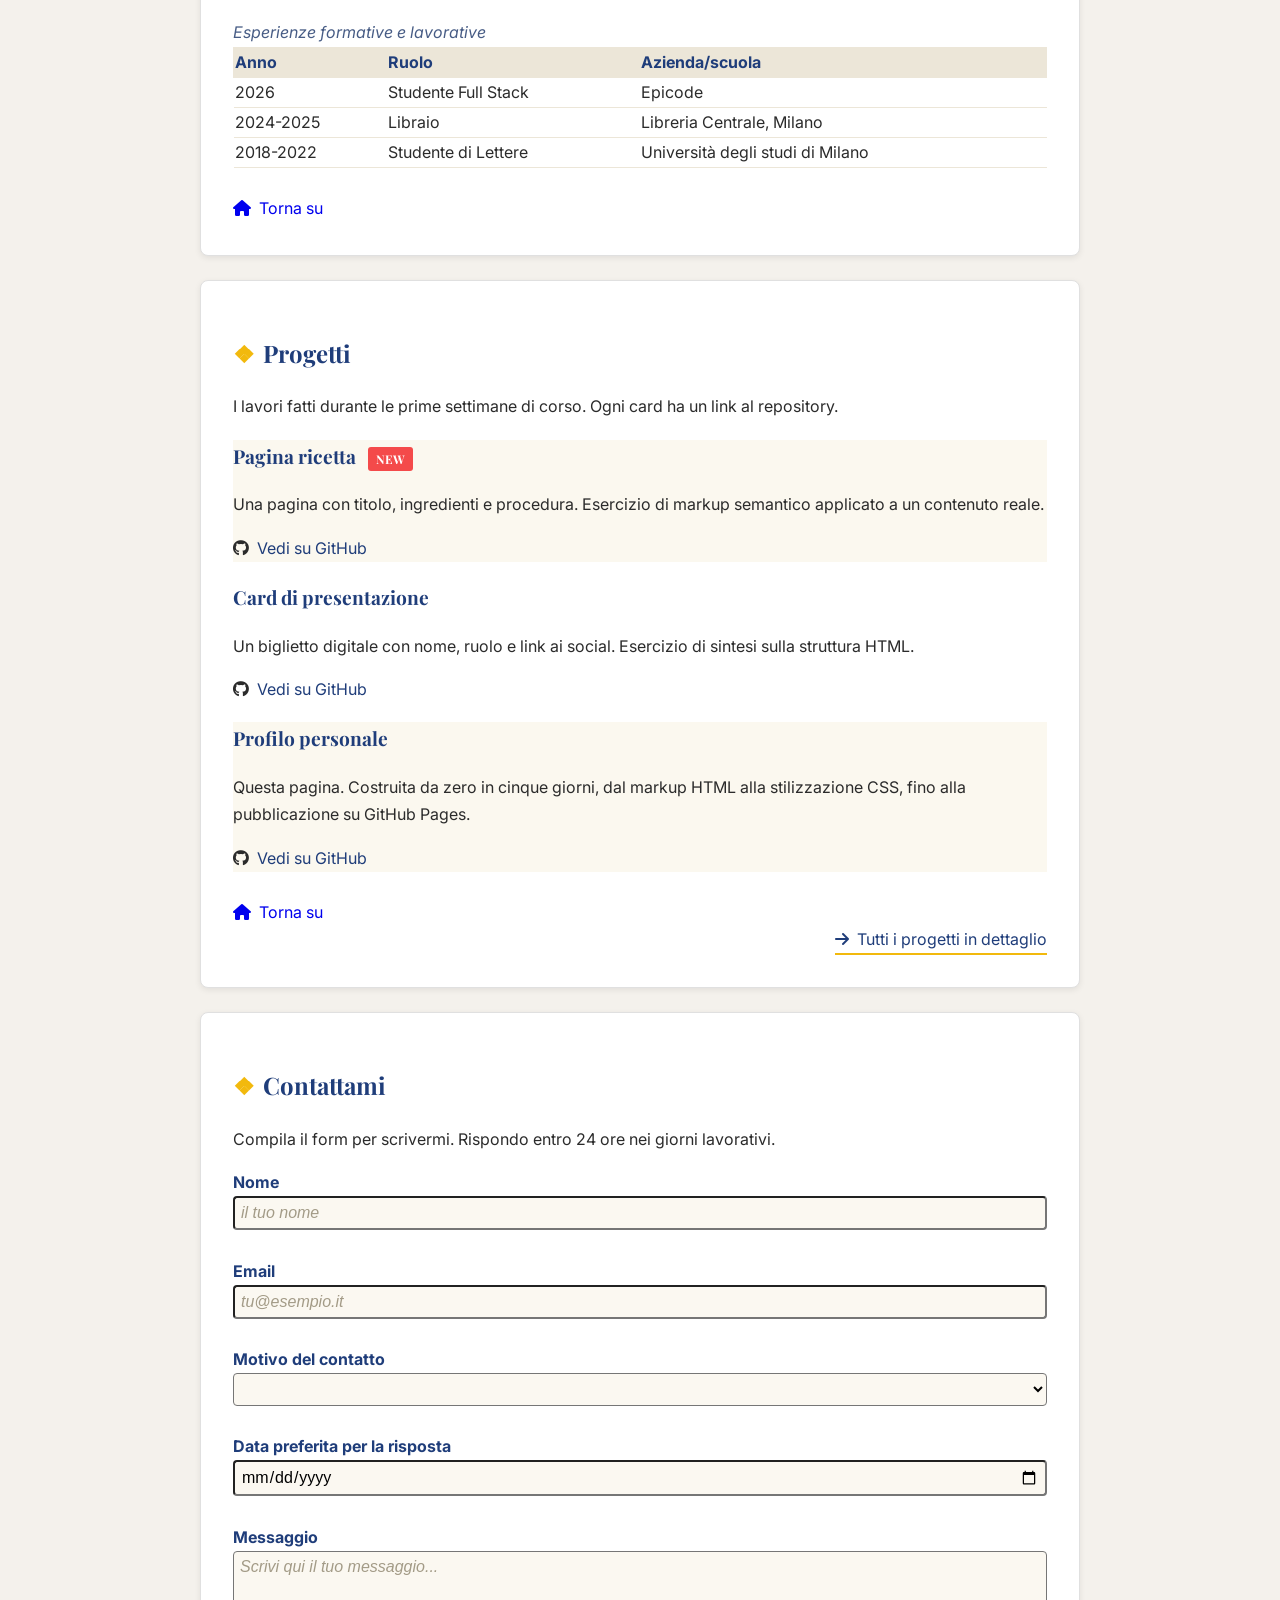
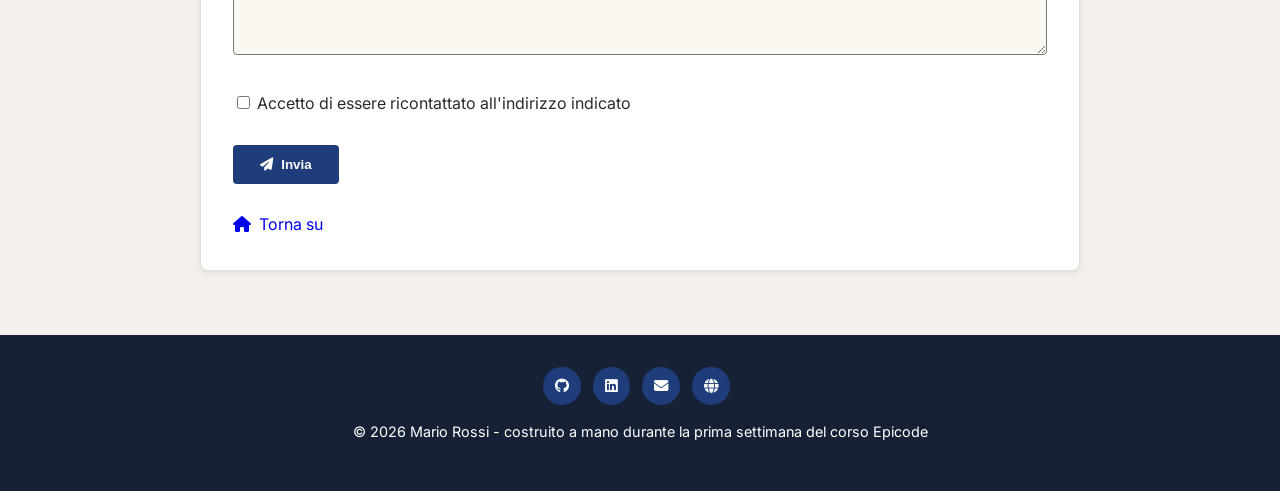
==== commit ec294371: "testo formattato + qualche ritocco" ====
--- a/index.html
+++ b/index.html
@@ -6,9 +6,13 @@
     <meta name="viewport" content="width=device-width, initial-scale=1.0">
     <title>Mario Rossi</title>
     <link rel="stylesheet" href="assets/css/style.css">
-    <link href="https://fonts.googleapis.com/css2?family=Playfair+Display:wght@700;900&family=Inter:wght@400;600&display=swap" rel="stylesheet"    />
-    <link rel="stylesheet" href="https://cdnjs.cloudflare.com/ajax/libs/font-awesome/6.5.2/css/all.min.css"    />
-    <link href="https://fonts.googleapis.com/css2?family=Playfair+Display:wght@700;900&family=Inter:wght@400;600&display=swap" rel="stylesheet"    />
+    <link
+        href="https://fonts.googleapis.com/css2?family=Playfair+Display:wght@700;900&family=Inter:wght@400;600&display=swap"
+        rel="stylesheet" />
+    <link rel="stylesheet" href="https://cdnjs.cloudflare.com/ajax/libs/font-awesome/6.5.2/css/all.min.css" />
+    <link
+        href="https://fonts.googleapis.com/css2?family=Playfair+Display:wght@700;900&family=Inter:wght@400;600&display=swap"
+        rel="stylesheet" />
 </head>
 
 <body>
@@ -34,7 +38,8 @@
                 </figcaption>
             </figure>
             <p>Mi chiamo Mario Rossi e sto imparando a programmare. Studio sviluppo web con <b>Epicode </b> e ogni
-                giorno aggiungo qualcosa di nuovo a questa pagina, applicando i concetti man man che li incontro a lezione.</p>
+                giorno aggiungo qualcosa di nuovo a questa pagina, applicando i concetti man man che li incontro a
+                lezione.</p>
             <p>Vivo a Milano. ho una formazione precedente in <i>lettere</i> e ora sto cambiando settore. Cerco un primo
                 ruolo come sviluppatore frontend in un team che faccia code review e mentoring.</p>
             <a class="home" href="index.html"><i class="fa-solid fa-house"></i>Torna su</a>
@@ -42,7 +47,7 @@
         <section id="competenze">
             <h2>Competenze</h2>
             <p>Le tecnologie che vedo durante le prime settimane di corso.</p>
-           <table class="skill-list">
+            <table class="skill-list">
                 <caption class="skil-c">Stack tecnico - autovalutazione</caption>
                 <thead>
                     <tr>
@@ -52,39 +57,49 @@
                 </thead>
                 <tbody>
                     <tr>
-                        <td><i class="fa-brands fa-html5"></i><b>HTML5 semantico</b><p>Tag strutturali, attributi, accessibilità di base, form con validazione</p></td>
-                        <td>
-                            <div class="bar">
-                                <div class="bar-fill"></div>
-                            </div>
-                        </td>
-                    </tr>
-                    <tr>
-                        <td><i class="fa-brands fa-css3-alt"></i><b>CSS3</b><p>Selettori, pseudo-classi, box model, float, pseudo-elementi, Google Fonts</p></td>
-                        <td>
-                            <div class="bar">
-                                <div class="bar-fill"></div>
-                            </div>
-                        </td>
-                    </tr>
-                    <tr>
-                        <td><i class="fa-brands fa-git-alt"></i><b>Git e GitHub</b><p>Init, add, commit, push, repository remoti, pubblicazione su GitHub Pages</p></td>
-                        <td>
-                            <div class="bar">
-                                <div class="bar-fill"></div>
-                            </div>
-                        </td>
-                    </tr>
-                    <tr>
-                        <td><i class="fa-solid fa-terminal"></i><b>Linea di comando</b><p>Navigazione tra cartelle, gestione file, comandi base di shell su macOS e Linux</p></td>
-                        <td>
-                            <div class="bar">
-                                <div class="bar-fill"></div>
-                            </div>
-                        </td>
-                    </tr>
-                    <tr>
-                        <td><i class="fa-brands fa-markdown"></i><b>Markdown e documentazione</b><p>README, documentazione tecnica, scrittura chiara per altri sviluppatori</p></td>
+                        <td><i class="fa-brands fa-html5"></i><b>HTML5 semantico</b>
+                            <p>Tag strutturali, attributi, accessibilità di base, form con validazione</p>
+                        </td>
+                        <td>
+                            <div class="bar">
+                                <div class="bar-fill"></div>
+                            </div>
+                        </td>
+                    </tr>
+                    <tr>
+                        <td><i class="fa-brands fa-css3-alt"></i><b>CSS3</b>
+                            <p>Selettori, pseudo-classi, box model, float, pseudo-elementi, Google Fonts</p>
+                        </td>
+                        <td>
+                            <div class="bar">
+                                <div class="bar-fill"></div>
+                            </div>
+                        </td>
+                    </tr>
+                    <tr>
+                        <td><i class="fa-brands fa-git-alt"></i><b>Git e GitHub</b>
+                            <p>Init, add, commit, push, repository remoti, pubblicazione su GitHub Pages</p>
+                        </td>
+                        <td>
+                            <div class="bar">
+                                <div class="bar-fill"></div>
+                            </div>
+                        </td>
+                    </tr>
+                    <tr>
+                        <td><i class="fa-solid fa-terminal"></i><b>Linea di comando</b>
+                            <p>Navigazione tra cartelle, gestione file, comandi base di shell su macOS e Linux</p>
+                        </td>
+                        <td>
+                            <div class="bar">
+                                <div class="bar-fill"></div>
+                            </div>
+                        </td>
+                    </tr>
+                    <tr>
+                        <td><i class="fa-brands fa-markdown"></i><b>Markdown e documentazione</b>
+                            <p>README, documentazione tecnica, scrittura chiara per altri sviluppatori</p>
+                        </td>
                         <td>
                             <div class="bar">
                                 <div class="bar-fill"></div>
@@ -92,8 +107,8 @@
                         </td>
                     </tr>
                 </tbody>
-                </table>
-                <br>
+            </table>
+            <br>
             <a class="home" href="index.html"><i class="fa-solid fa-house"></i>Torna su</a>
         </section>
         <section id="esperienze">
@@ -119,7 +134,7 @@
                         <td>Libraio</td>
                         <td>Libreria Centrale, Milano</td>
                     </tr>
-                     <tr>
+                    <tr>
                         <td>2018-2022</td>
                         <td>Studente di Lettere</td>
                         <td>Università degli studi di Milano</td>
@@ -136,17 +151,18 @@
                 <h3>Pagina ricetta</h3>
                 <p>Una pagina con titolo, ingredienti e procedura. Esercizio di markup semantico applicato a un
                     contenuto reale.</p>
-               <i class="fa-brands fa-github"></i><a class="git" href="javascript:void(0)">Vedi su GitHub</a>
+                <i class="fa-brands fa-github"></i><a class="git" href="javascript:void(0)">Vedi su GitHub</a>
             </article>
             <article class="project">
                 <h3>Card di presentazione</h3>
                 <p>Un biglietto digitale con nome, ruolo e link ai social. Esercizio di sintesi sulla struttura HTML.
                 </p>
-                <i class="fa-brands fa-github"></i><a class="git"href="javascript:void(0)">Vedi su GitHub</a>
+                <i class="fa-brands fa-github"></i><a class="git" href="javascript:void(0)">Vedi su GitHub</a>
             </article>
             <article class="project">
                 <h3>Profilo personale</h3>
-                <p>Questa pagina. Costruita da zero in cinque giorni, dal markup HTML alla stilizzazione CSS, fino alla pubblicazione su GitHub Pages.
+                <p>Questa pagina. Costruita da zero in cinque giorni, dal markup HTML alla stilizzazione CSS, fino alla
+                    pubblicazione su GitHub Pages.
                 </p>
                 <i class="fa-brands fa-github"></i><a class="git" href="javascript:void(0)">Vedi su GitHub</a>
             </article>
@@ -154,7 +170,7 @@
             <a class="home" href="index.html"><i class="fa-solid fa-house"></i>Torna su</a>
             <br>
             <a class="l-progetti" href="progetti.html">
-            <span><i class="fa-solid fa-arrow-right"></i>Tutti i progetti in dettaglio</a></span>
+                <span><i class="fa-solid fa-arrow-right"></i>Tutti i progetti in dettaglio</a></span>
         </section>
         <section id="contattami">
             <h2>Contattami</h2>
--- a/assets/css/style.css
+++ b/assets/css/style.css
@@ -14,12 +14,13 @@
     background-color: #f4f1ec;
     color: #2b2b2b;
 }
-h1, 
-h2, 
+
+h1,
+h2,
 h3,
-#p-ricetta > p:first-of-type::first-letter,
-#c-presentazione > p:first-of-type::first-letter,
-#p-personale > p:first-of-type::first-letter {
+#p-ricetta>p:first-of-type::first-letter,
+#c-presentazione>p:first-of-type::first-letter,
+#p-personale>p:first-of-type::first-letter {
     font-family: 'Playfair Display', Georgia, serif;
 }
 
@@ -103,14 +104,17 @@
 .skill-list li:first-child {
     font-weight: bold;
 }
+
 .skill-list i {
     color: #1F3D7A;
 }
+
 .skill-list td b {
     color: #1F3D7A;
 }
+
 .project:nth-of-type(odd) {
-    background-color: hsl(45, 60%, 96%); 
+    background-color: hsl(45, 60%, 96%);
 }
 
 .project:nth-of-type(even) {
@@ -155,6 +159,7 @@
     border-radius: 4px;
     box-shadow: 0 2 px 4px rgba(0, 0, 0, 0.1);
 }
+
 button i {
     margin-right: 8px;
 }
@@ -172,11 +177,18 @@
     padding: 32px 20px;
     text-align: center;
 }
+
 #site-footer i {
     border-radius: 50%;
     padding: 12px;
     margin-right: 8px;
-
+    background-color: #1F3D7A;
+}
+
+#site-footer i:hover {
+    background-color: hsl(45, 90%, 50%);;
+    color: #172136;
+    cursor: pointer;
 }
 
 
@@ -271,68 +283,82 @@
     width: 100%;
     border-collapse: collapse;
 }
+
 th,
 td {
     border-bottom: 1px solid #ece6d8;
-    
-}
+
+}
+
 thead {
     border: 1px solid #ece6d8;
     background-color: #ece6d8;
-    color:#1F3D7A; 
+    color: #1F3D7A;
     text-align: left;
 }
+
 caption {
     text-align: start;
-    color:hsl(220, 30%, 40%);
-    font-style:italic ;
-}
-.skill-list p{
+    color: hsl(220, 30%, 40%);
+    font-style: italic;
+}
+
+.skill-list p {
     color: #6f6856;
     font-size: small;
 }
+
 .l-progetti {
     display: block;
-    text-align:end;
+    text-align: end;
     color: #1F3D7A;
     text-decoration: none;
 }
+
 .l-progetti i {
     margin-right: 8px;
 }
+
 .l-progetti span {
-    display:inline-block;
+    display: inline-block;
     border-bottom: 2px solid hsl(45, 90%, 50%);
 }
+
 .home i {
     margin-right: 8px;
-   
-}
+
+}
+
 .home {
     text-decoration: none;
 }
+
 .git {
     text-decoration: none;
     color: #1F3D7A;
-    
-}
+
+}
+
 .project i {
     margin-right: 8px;
 }
+
 td i {
     margin-right: 8px;
 }
+
 #p-ricetta,
 #c-presentazione,
 #p-personale {
     background-color: white;
 }
+
 .fa-github {
     margin-right: 8px;
 }
 
 .bar {
-    background-color:#ece6d8 ;
+    background-color: #ece6d8;
     border-radius: 5px;
     height: 12px;
     width: 100%;
@@ -344,18 +370,23 @@
     height: 100%;
     border-radius: 5px;
 }
+
 .skill-list tbody tr:nth-child(1) .bar-fill {
     width: 80%;
 }
+
 .skill-list tbody tr:nth-child(2) .bar-fill {
     width: 70%;
 }
+
 .skill-list tbody tr:nth-child(3) .bar-fill {
     width: 55%;
 }
+
 .skill-list tbody tr:nth-child(4) .bar-fill {
     width: 45%;
 }
+
 .skill-list tbody tr:nth-child(5) .bar-fill {
     width: 75%;
-}+}
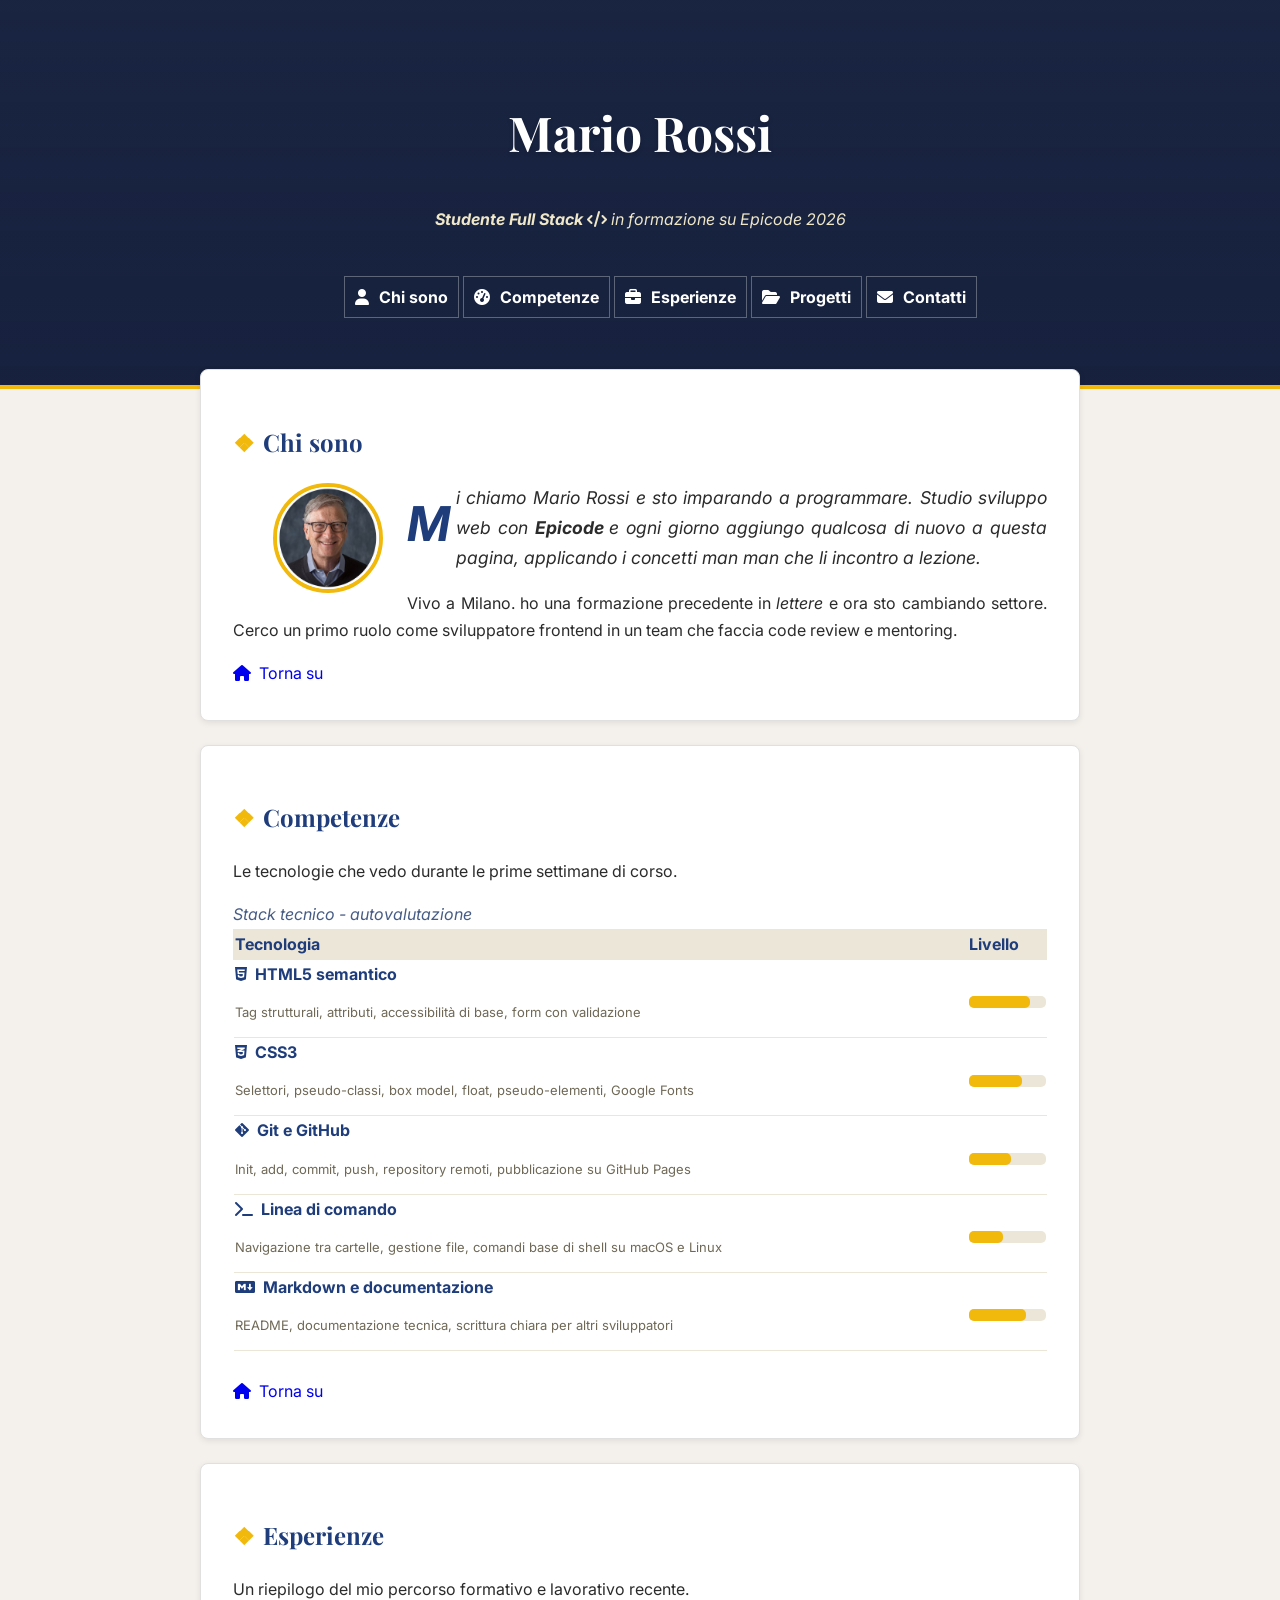
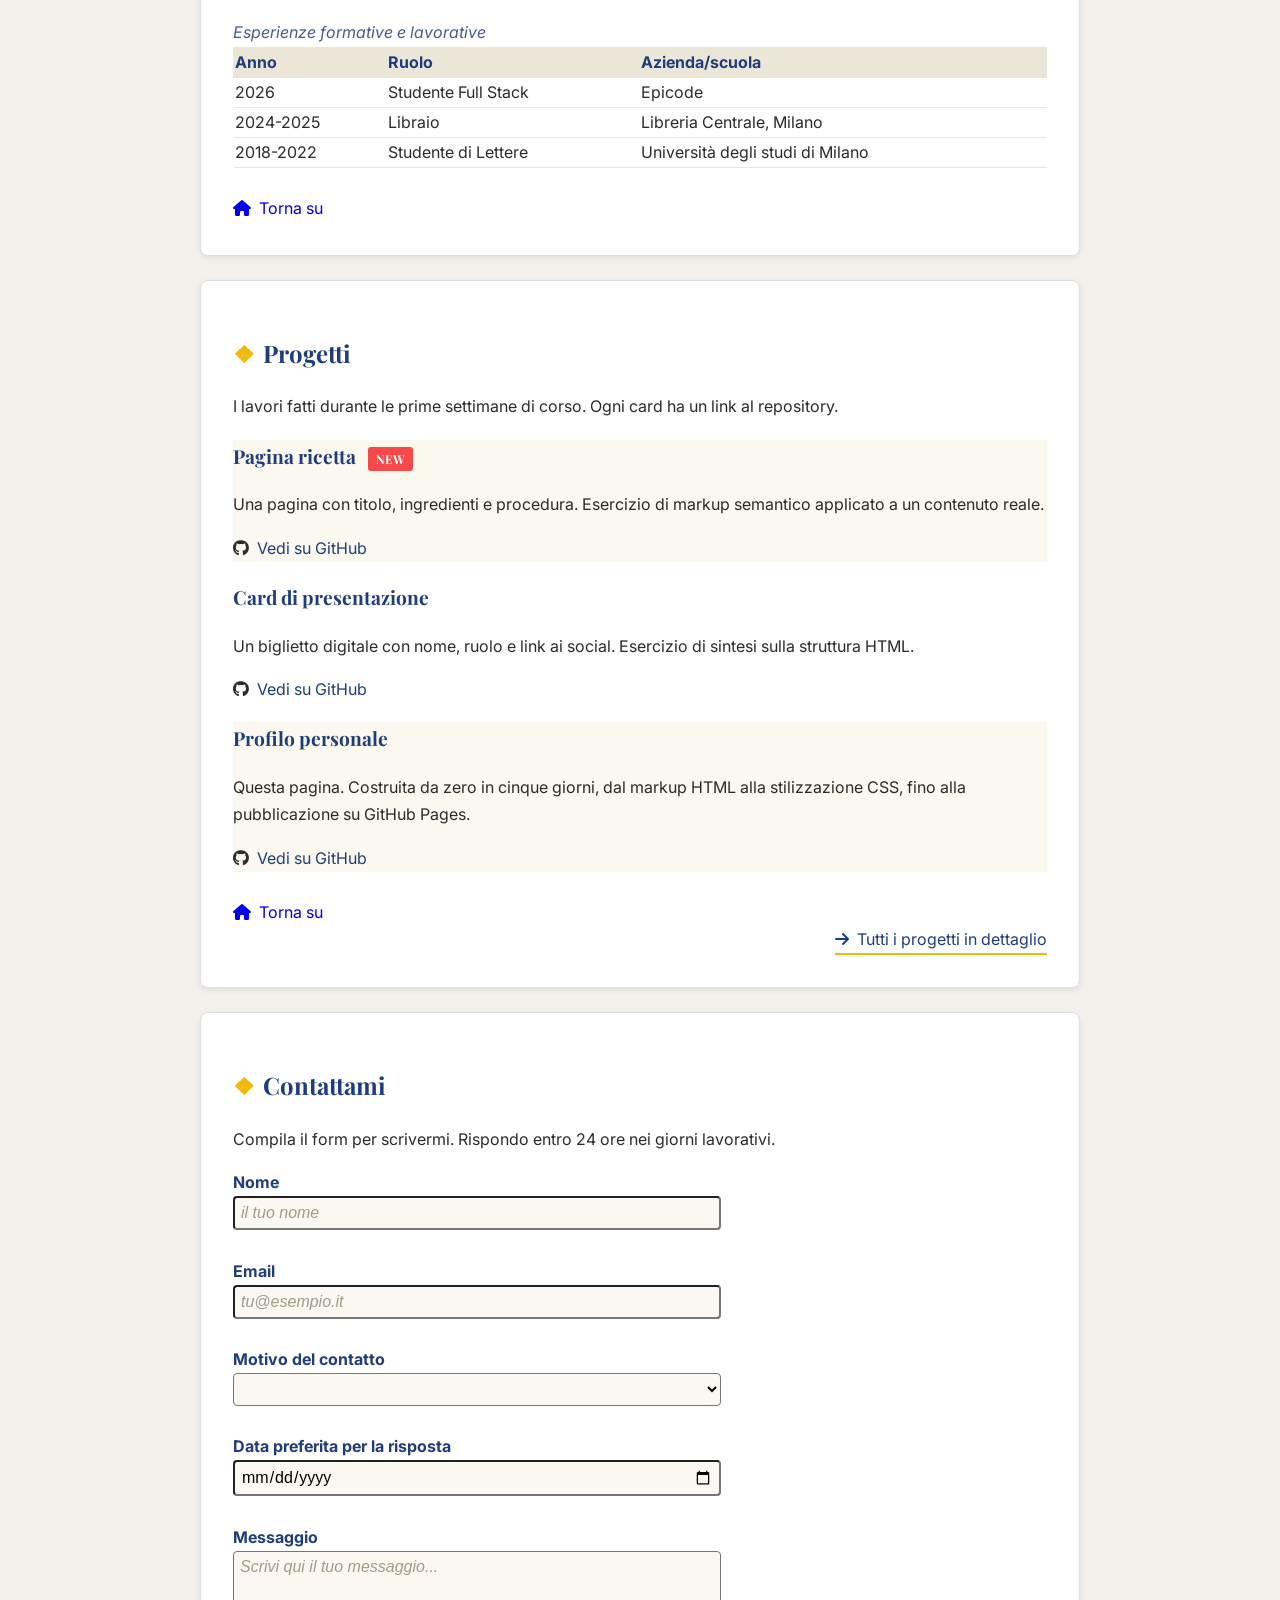
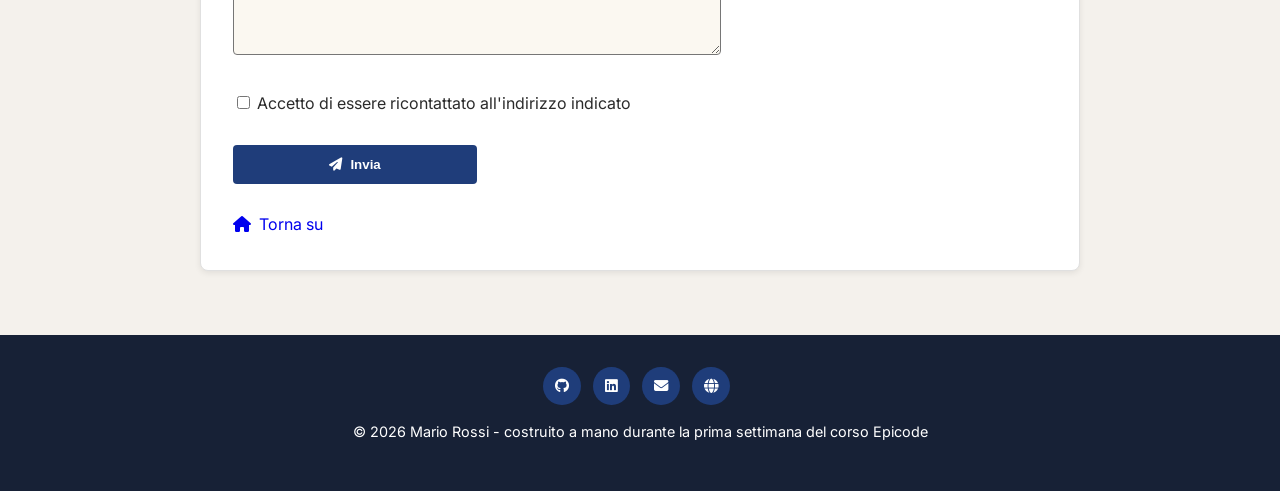
==== commit 9f333638: "responsive a 576px smartphone di partenza  e  responsive a 768px" ====
--- a/index.html
+++ b/index.html
@@ -114,6 +114,7 @@
         <section id="esperienze">
             <h2>Esperienze</h2>
             <p>Un riepilogo del mio percorso formativo e lavorativo recente.</p>
+            <div class="table-wrapper">
             <table>
                 <caption>Esperienze formative e lavorative</caption>
                 <thead>
@@ -141,6 +142,7 @@
                     </tr>
                 </tbody>
             </table>
+            </div>
             <br>
             <a class="home" href="index.html"><i class="fa-solid fa-house"></i>Torna su</a>
         </section>
--- a/assets/css/style.css
+++ b/assets/css/style.css
@@ -153,7 +153,7 @@
     color: white;
     background-color: hsl(220, 60%, 30%);
     font-weight: bold;
-    width: 13%;
+    width: 100%;
     padding: 12px 24px;
     border: none;
     border-radius: 4px;
@@ -247,8 +247,8 @@
     height: 110px;
     border: 4px solid hsl(45, 90%, 50%);
     border-radius: 50%;
-    float: left;
-    margin: 0 24px 12px 0;
+    display: block;
+    margin: 0 auto;
 }
 
 #competenze {
@@ -390,3 +390,23 @@
 .skill-list tbody tr:nth-child(5) .bar-fill {
     width: 75%;
 }
+img {
+    max-width: 100%;
+    height: auto;
+}
+@media (min-width: 768px) {
+    .avatar{
+        float: left;
+        margin: 0 24px 12px 0;
+    }
+    input, 
+    select,
+    textarea
+    {
+        width: 60%
+    }
+
+    button {
+        width: 30%
+    }
+}
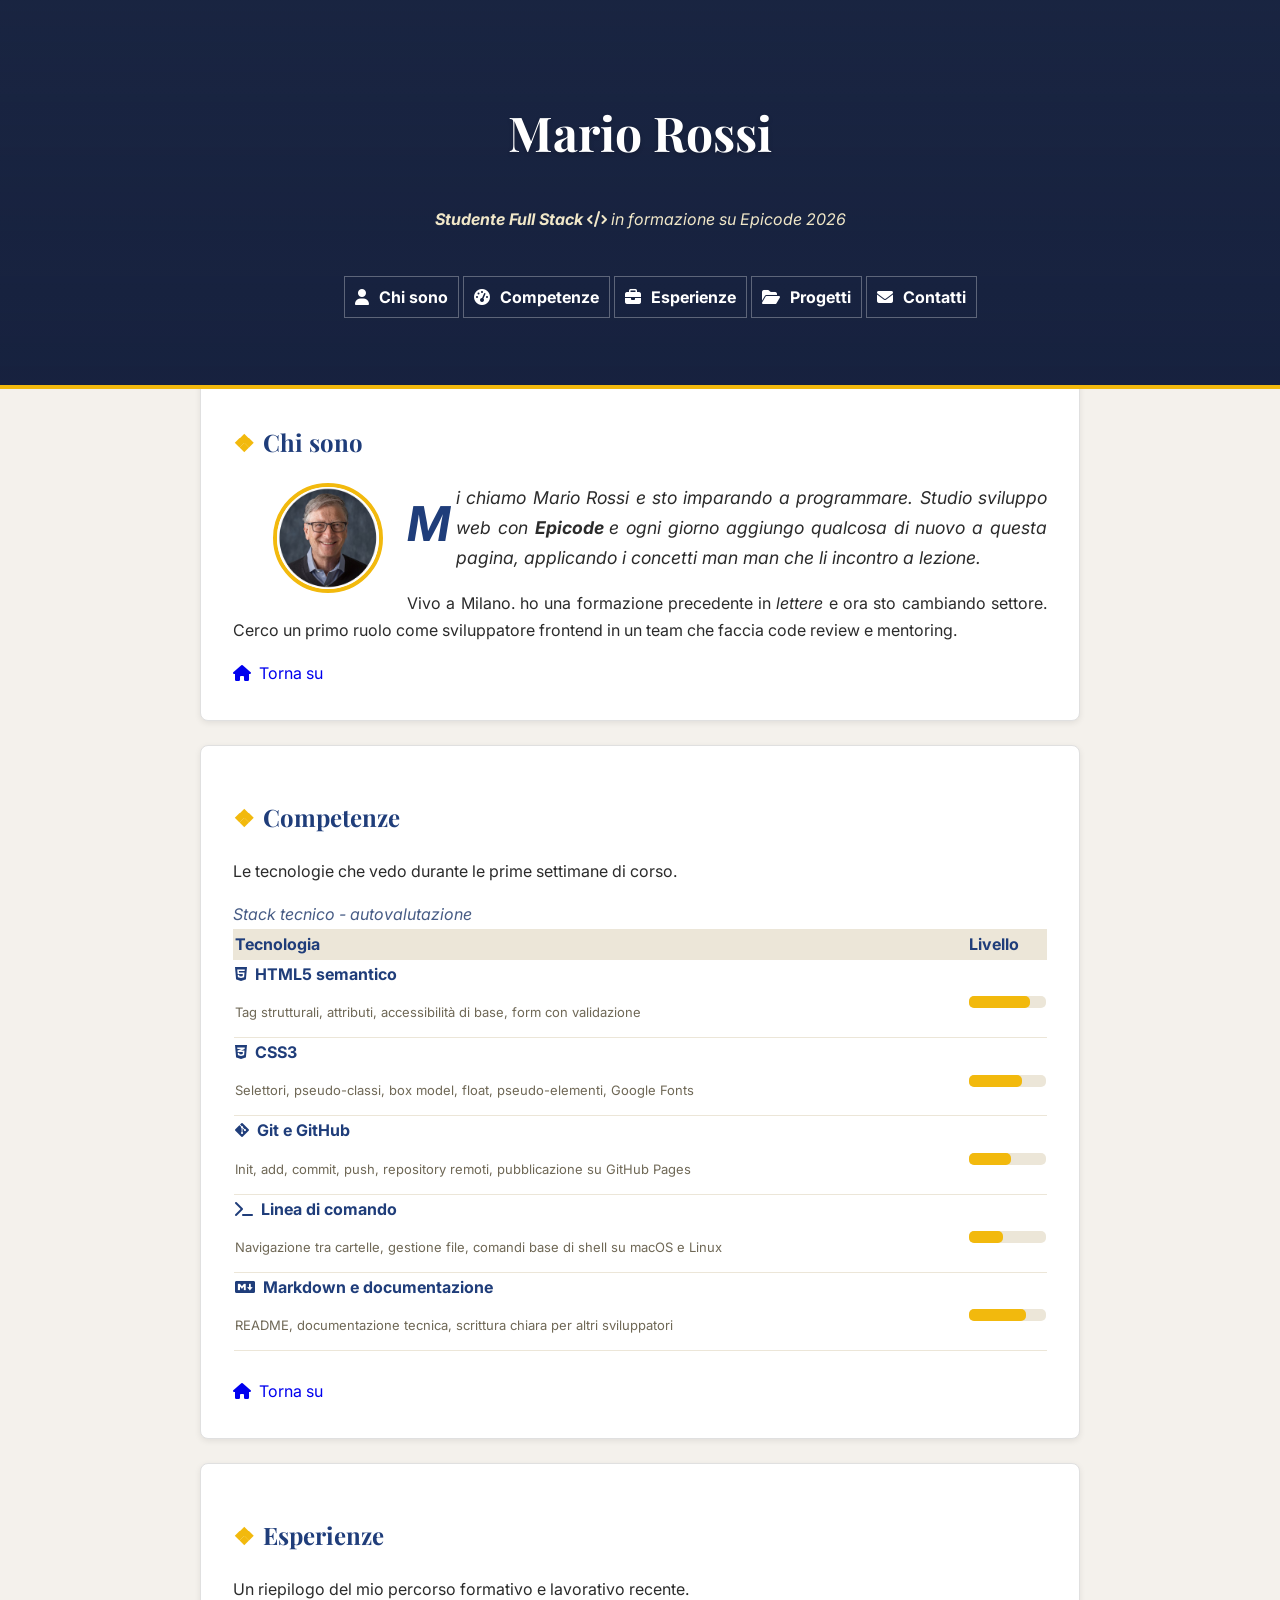
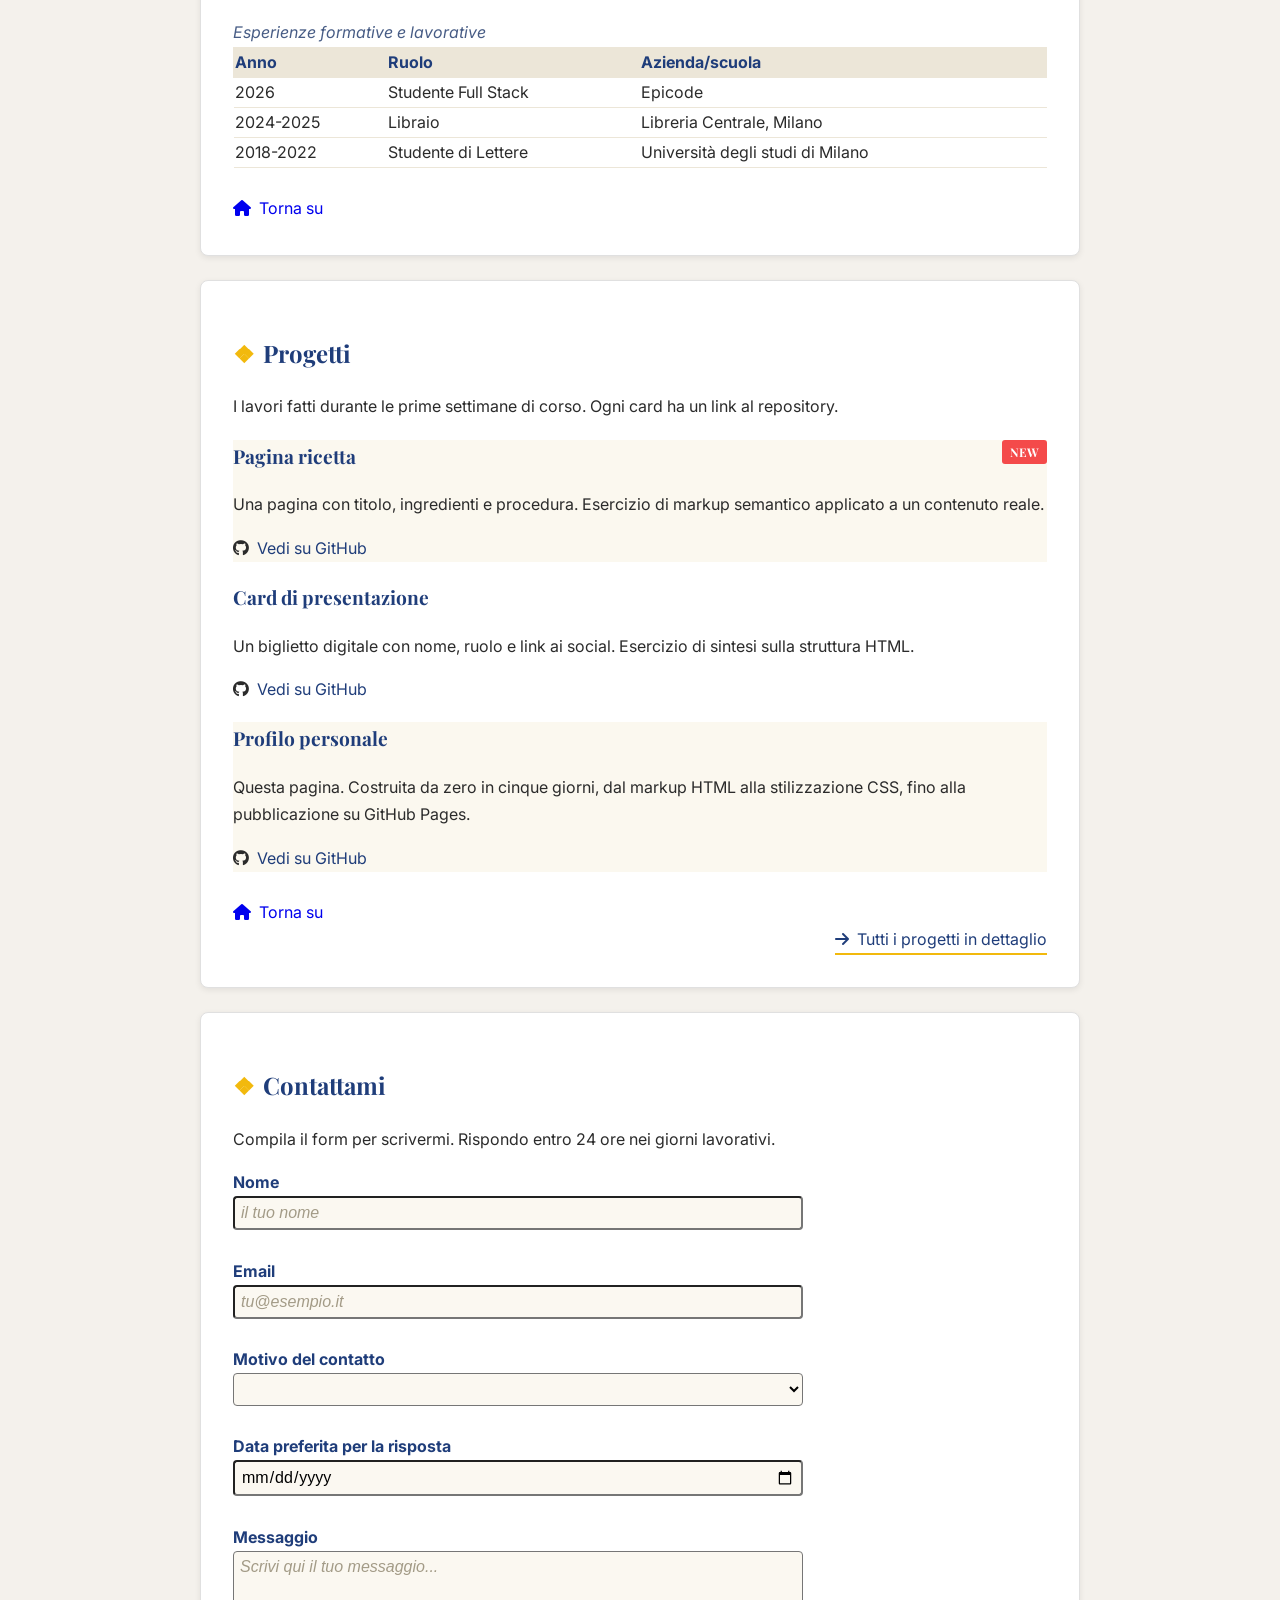
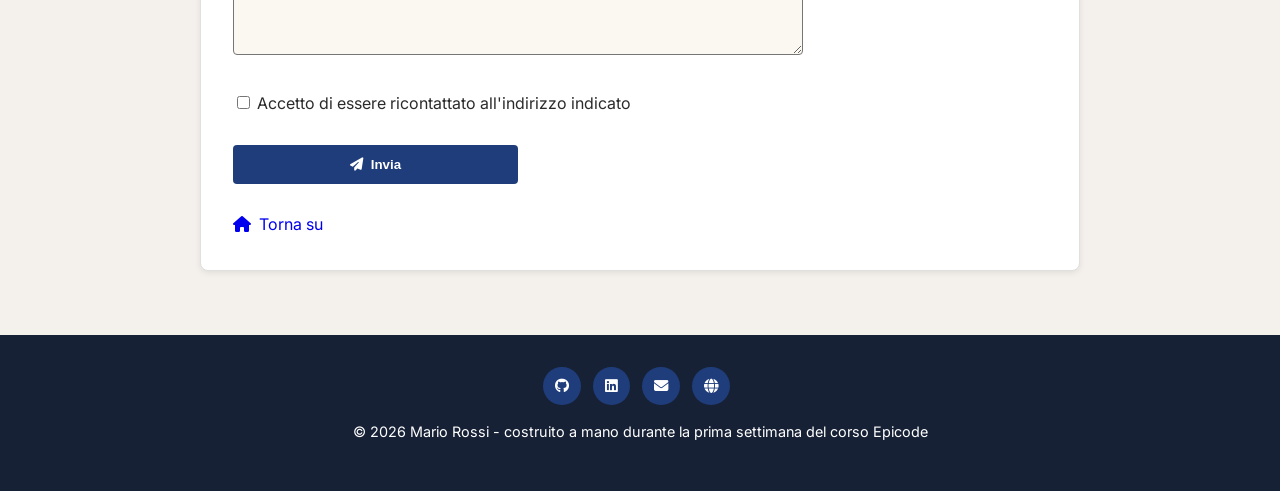
==== commit 7b7cbc20: "torna su position fixed" ====
--- a/index.html
+++ b/index.html
@@ -115,33 +115,33 @@
             <h2>Esperienze</h2>
             <p>Un riepilogo del mio percorso formativo e lavorativo recente.</p>
             <div class="table-wrapper">
-            <table>
-                <caption>Esperienze formative e lavorative</caption>
-                <thead>
-                    <tr>
-                        <th>Anno</th>
-                        <th>Ruolo</th>
-                        <th>Azienda/scuola</th>
-                    </tr>
-                </thead>
-                <tbody>
-                    <tr>
-                        <td>2026</td>
-                        <td>Studente Full Stack</td>
-                        <td>Epicode</td>
-                    </tr>
-                    <tr>
-                        <td>2024-2025</td>
-                        <td>Libraio</td>
-                        <td>Libreria Centrale, Milano</td>
-                    </tr>
-                    <tr>
-                        <td>2018-2022</td>
-                        <td>Studente di Lettere</td>
-                        <td>Università degli studi di Milano</td>
-                    </tr>
-                </tbody>
-            </table>
+                <table>
+                    <caption>Esperienze formative e lavorative</caption>
+                    <thead>
+                        <tr>
+                            <th>Anno</th>
+                            <th>Ruolo</th>
+                            <th>Azienda/scuola</th>
+                        </tr>
+                    </thead>
+                    <tbody>
+                        <tr>
+                            <td>2026</td>
+                            <td>Studente Full Stack</td>
+                            <td>Epicode</td>
+                        </tr>
+                        <tr>
+                            <td>2024-2025</td>
+                            <td>Libraio</td>
+                            <td>Libreria Centrale, Milano</td>
+                        </tr>
+                        <tr>
+                            <td>2018-2022</td>
+                            <td>Studente di Lettere</td>
+                            <td>Università degli studi di Milano</td>
+                        </tr>
+                    </tbody>
+                </table>
             </div>
             <br>
             <a class="home" href="index.html"><i class="fa-solid fa-house"></i>Torna su</a>
@@ -214,6 +214,11 @@
             <a class="home" href="index.html"><i class="fa-solid fa-house"></i>Torna su</a>
         </section>
     </main>
+    <div class="tornaSu">
+        <a href="#">
+            <div id="tornaSu"></div>
+        </a>
+    </div>
     <footer id="site-footer">
         <a href="javascript:void(0)"></a><i class="fa-brands fa-github"></i>
         <a href="javascript:void(0)"></a><i class="fa-brands fa-linkedin"></i>
--- a/assets/css/style.css
+++ b/assets/css/style.css
@@ -35,6 +35,9 @@
     background-position: center;
     color: #ffffff;
     text-align: center;
+    position: sticky;
+    top: 0;
+    z-index: 1000;
 }
 
 #site-header h1 {
@@ -186,7 +189,8 @@
 }
 
 #site-footer i:hover {
-    background-color: hsl(45, 90%, 50%);;
+    background-color: hsl(45, 90%, 50%);
+    ;
     color: #172136;
     cursor: pointer;
 }
@@ -272,6 +276,13 @@
     color: #ffffff;
     border-radius: 3px;
     font-size: 0.75rem;
+    position:absolute;
+    top:0;
+    right:0;
+
+}
+.project {
+    position:relative;
 }
 
 nav ul li {
@@ -390,23 +401,54 @@
 .skill-list tbody tr:nth-child(5) .bar-fill {
     width: 75%;
 }
+
 img {
     max-width: 100%;
     height: auto;
 }
+
+.tornaSu div {
+    width: 50px;
+	height: 50px;
+}
+#tornaSu {
+    background: url('https://www.alessandracagalli-psicologa.it/wp-content/uploads/2015/10/alessandracagalli-psicologa-torna-su-13.png');
+	background-size: contain;
+	position: fixed;
+	right: 10px;
+	bottom: 50px;
+}
+
 @media (min-width: 768px) {
-    .avatar{
+    .avatar {
         float: left;
         margin: 0 24px 12px 0;
     }
-    input, 
+
+    input,
     select,
-    textarea
-    {
+    textarea {
         width: 60%
     }
 
     button {
         width: 30%
     }
+}
+
+@media (min-width: 1200px) {
+    .avatar {
+        float: left;
+        margin: 0 24px 12px 0;
+    }
+    
+    input,
+    select,
+    textarea {
+        width: 70%
+    }
+
+    button {
+        width: 35%
+    }
 }
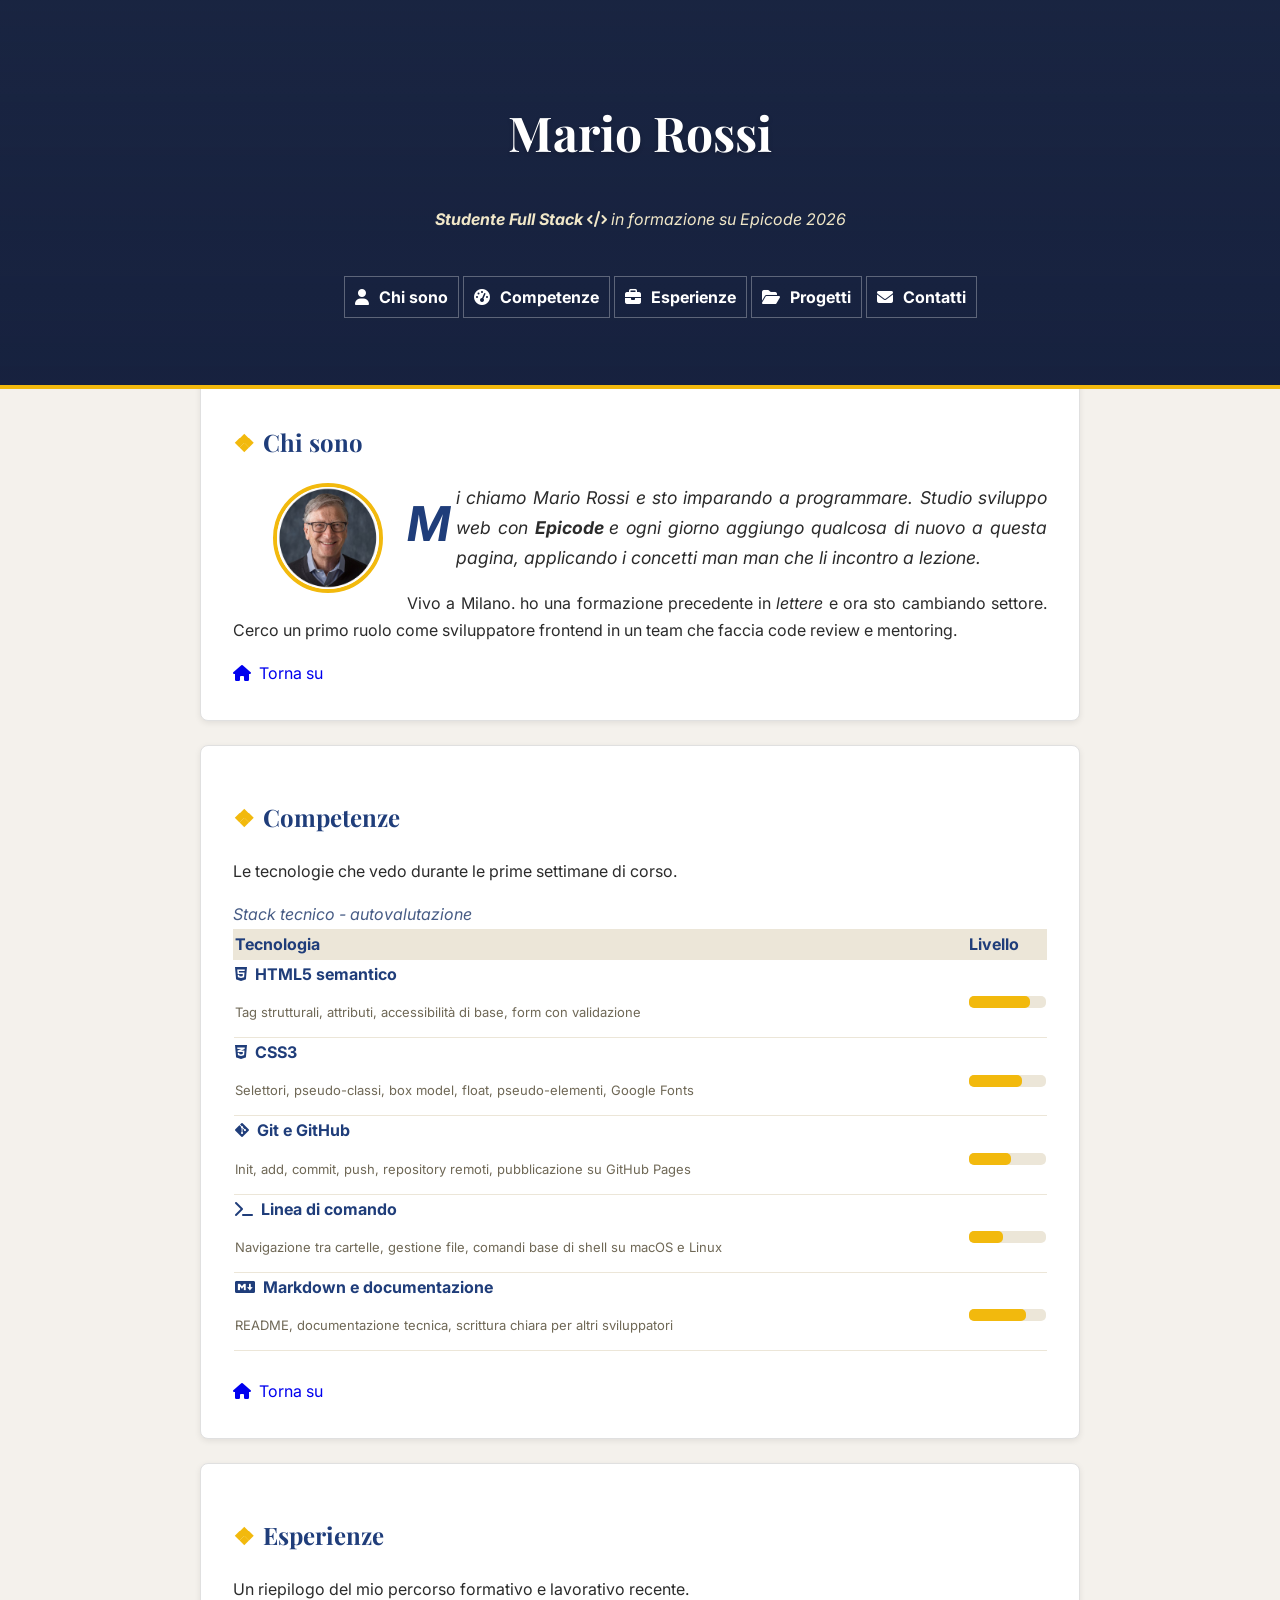
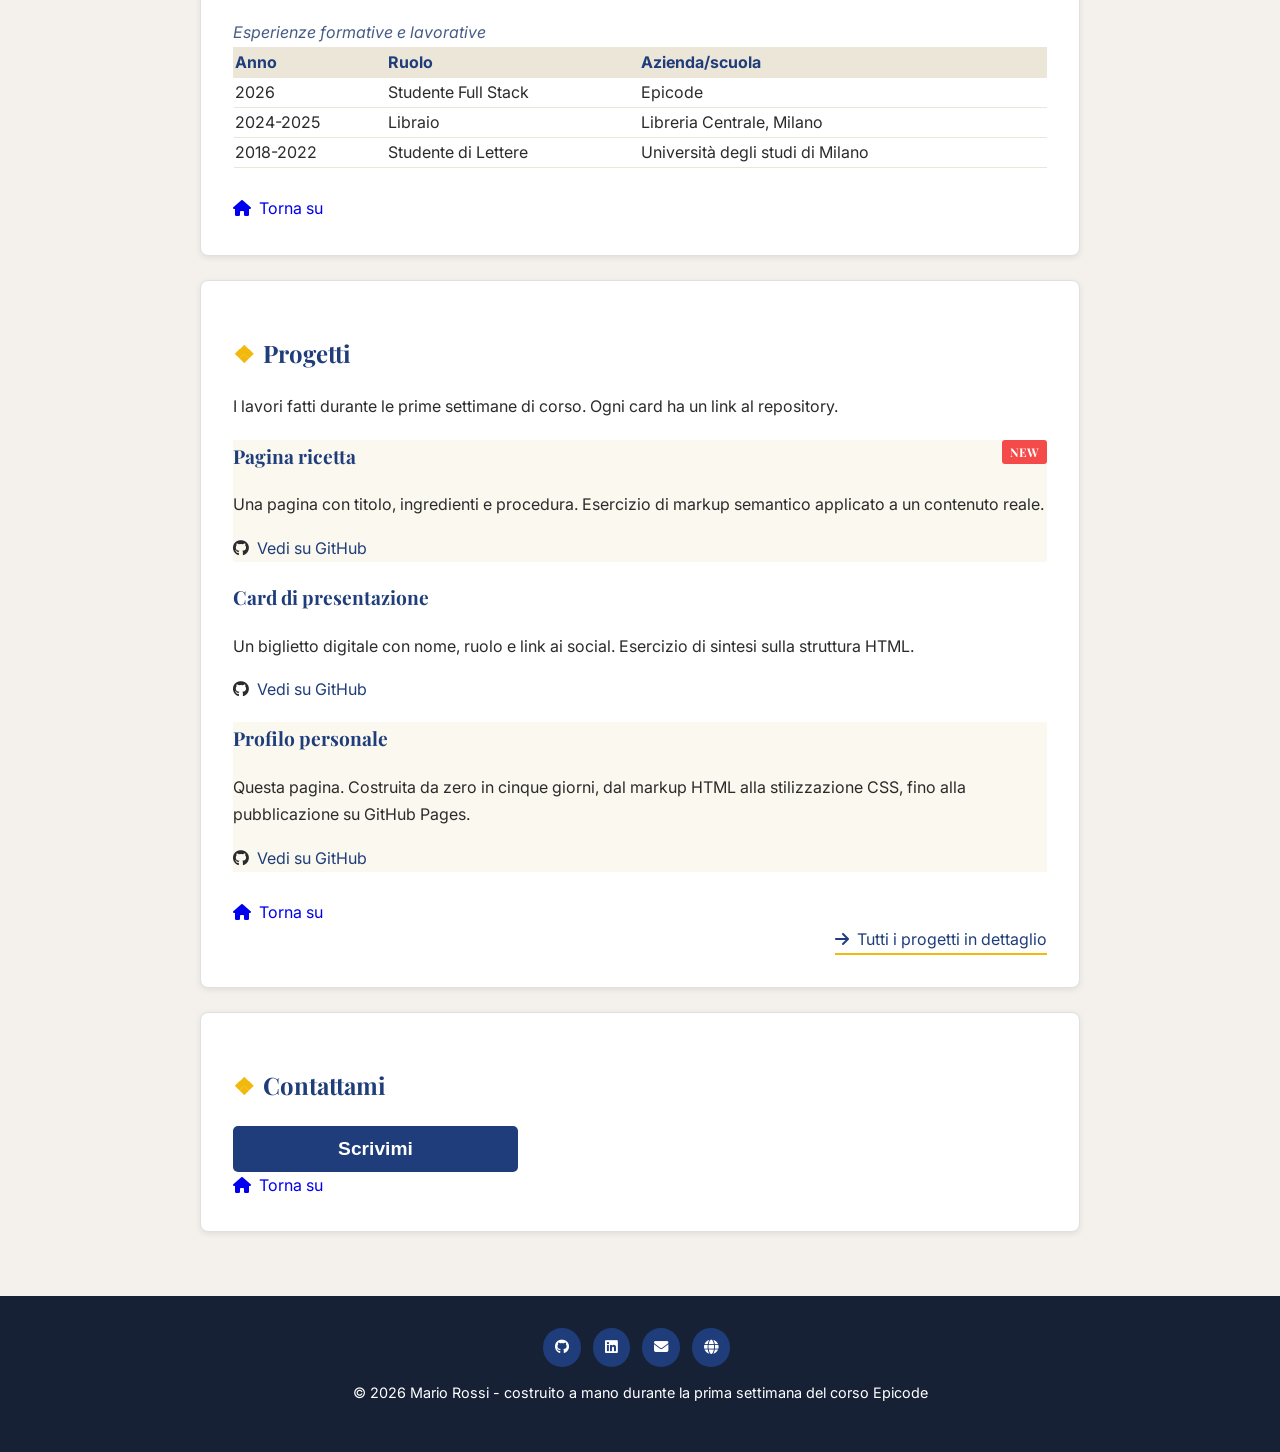
==== commit 7806e9d9: "non avevo fatto il commit della modale" ====
--- a/index.html
+++ b/index.html
@@ -13,6 +13,7 @@
     <link
         href="https://fonts.googleapis.com/css2?family=Playfair+Display:wght@700;900&family=Inter:wght@400;600&display=swap"
         rel="stylesheet" />
+    <script type="module" src="assets/js/script.js"></script>
 </head>
 
 <body>
@@ -176,40 +177,48 @@
         </section>
         <section id="contattami">
             <h2>Contattami</h2>
-            <p>Compila il form per scrivermi. Rispondo entro 24 ore nei giorni lavorativi.</p>
-            <form>
-                <label for="Nome">Nome</label>
-                <br>
-                <input type="text" id="nome" name="nome" placeholder="il tuo nome">
-                <br><br>
-                <label for="email">Email</label>
-                <br>
-                <input type="email" id="email" name="email" placeholder="tu@esempio.it">
-                <br><br>
-                <label for="select">Motivo del contatto</label>
-                <br>
-                <select name="select" id="select">
-                    <option value=""></option>
-                    <option value="Proposta di lavoro">Proposta di lavoro</option>
-                    <option value="Informazioni generali">Informazioni generali</option>
-                    <option value="Proposta di stage">Proposta di stage</option>
-                    <option value="Proposta di stage">Corso di formazione</option>
-                </select>
-                <br><br>
-                <label for="data">Data preferita per la risposta</label>
-                <br>
-                <input type="date">
-                <br><br>
-                <label for="messaggio">Messaggio</label>
-                <br>
-                <textarea name="messsaggio" id="messaggio" placeholder="Scrivi qui il tuo messaggio..." rows="5"
-                    required></textarea>
-                <br><br>
-                <input type="checkbox" id="checkbox">
-                <label class="l-check" for="checkbox">Accetto di essere ricontattato all'indirizzo indicato</label>
-                <br><br>
-                <button type="submit" id="bottone"><i class="fa-mosaic fa-solid fa-paper-plane"></i>Invia</button>
-            </form>
+            <button type="button" id="scrivimi">Scrivimi</button>
+            <div class="overlay">
+                <div class="modal">
+                    <button type="button" class="closeModal">❌</button>
+                    <p>Compila il form per scrivermi. Rispondo entro 24 ore nei giorni lavorativi.</p>
+                    <form>
+                        <label for="Nome">Nome</label>
+                        <br>
+                        <input type="text" id="nome" name="nome" placeholder="il tuo nome">
+                        <br><br>
+                        <label for="email">Email</label>
+                        <br>
+                        <input type="email" id="email" name="email" placeholder="tu@esempio.it">
+                        <br><br>
+                        <label for="select">Motivo del contatto</label>
+                        <br>
+                        <select name="select" id="select">
+                            <option value=""></option>
+                            <option value="Proposta di lavoro">Proposta di lavoro</option>
+                            <option value="Informazioni generali">Informazioni generali</option>
+                            <option value="Proposta di stage">Proposta di stage</option>
+                            <option value="Proposta di stage">Corso di formazione</option>
+                        </select>
+                        <br><br>
+                        <label for="data">Data preferita per la risposta</label>
+                        <br>
+                        <input type="date">
+                        <br><br>
+                        <label for="messaggio">Messaggio</label>
+                        <br>
+                        <textarea name="messsaggio" id="messaggio" placeholder="Scrivi qui il tuo messaggio..." rows="5"
+                            required></textarea>
+                        <br><br>
+                        <input type="checkbox" id="checkbox">
+                        <label class="l-check" for="checkbox">Accetto di essere ricontattato all'indirizzo
+                            indicato</label>
+                        <br><br>
+                        <button type="submit" id="bottone"><i
+                                class="fa-mosaic fa-solid fa-paper-plane"></i>Invia</button>
+                    </form>
+                </div>
+            </div>
             <br>
             <a class="home" href="index.html"><i class="fa-solid fa-house"></i>Torna su</a>
         </section>
--- a/assets/css/style.css
+++ b/assets/css/style.css
@@ -5,6 +5,10 @@
 }
 
 @import url('https://fonts.googleapis.com/css2?family=Roboto:ital,wght@0,100..900;1,100..900&display=swap');
+
+html {
+    scroll-padding-top: 420px;
+}
 
 body {
     font-family: 'Inter', Arial, sans-serif;
@@ -236,6 +240,7 @@
     padding: 8px 16px;
     margin: 0 4px;
     border-radius: 4px;
+    text-align: center;
 }
 
 input::placeholder,
@@ -419,6 +424,48 @@
 	bottom: 50px;
 }
 
+#tornaSu:hover {
+    background-color:white;
+    border-radius: 50%;
+}
+
+.overlay {
+	display: none;
+	position: fixed;
+	inset: 0;
+	background-color: rgba(0, 0, 0, 0.5);
+	z-index: 2000;
+}
+
+.modal {
+	position: absolute;
+	top: 50%;
+	left: 50%;
+	transform: translate(-50%, -50%);
+	background-color: white;
+	padding: 25px;
+	border-radius: 10px;
+	max-width: 480px;
+}
+
+#scrivimi {
+	font-size: 1.2rem;
+	border-radius: 5px;
+	cursor: pointer;
+}
+
+#scrivimi:hover {
+    color: hsl(220, 60%, 45%);
+    box-shadow: 0 4px 8px rgba(0, 0, 0, 0.15);
+}
+
+.closeModal {
+    position: absolute;
+    top: 0px;
+    right: 0px;
+	cursor: pointer;
+}
+
 @media (min-width: 768px) {
     .avatar {
         float: left;
